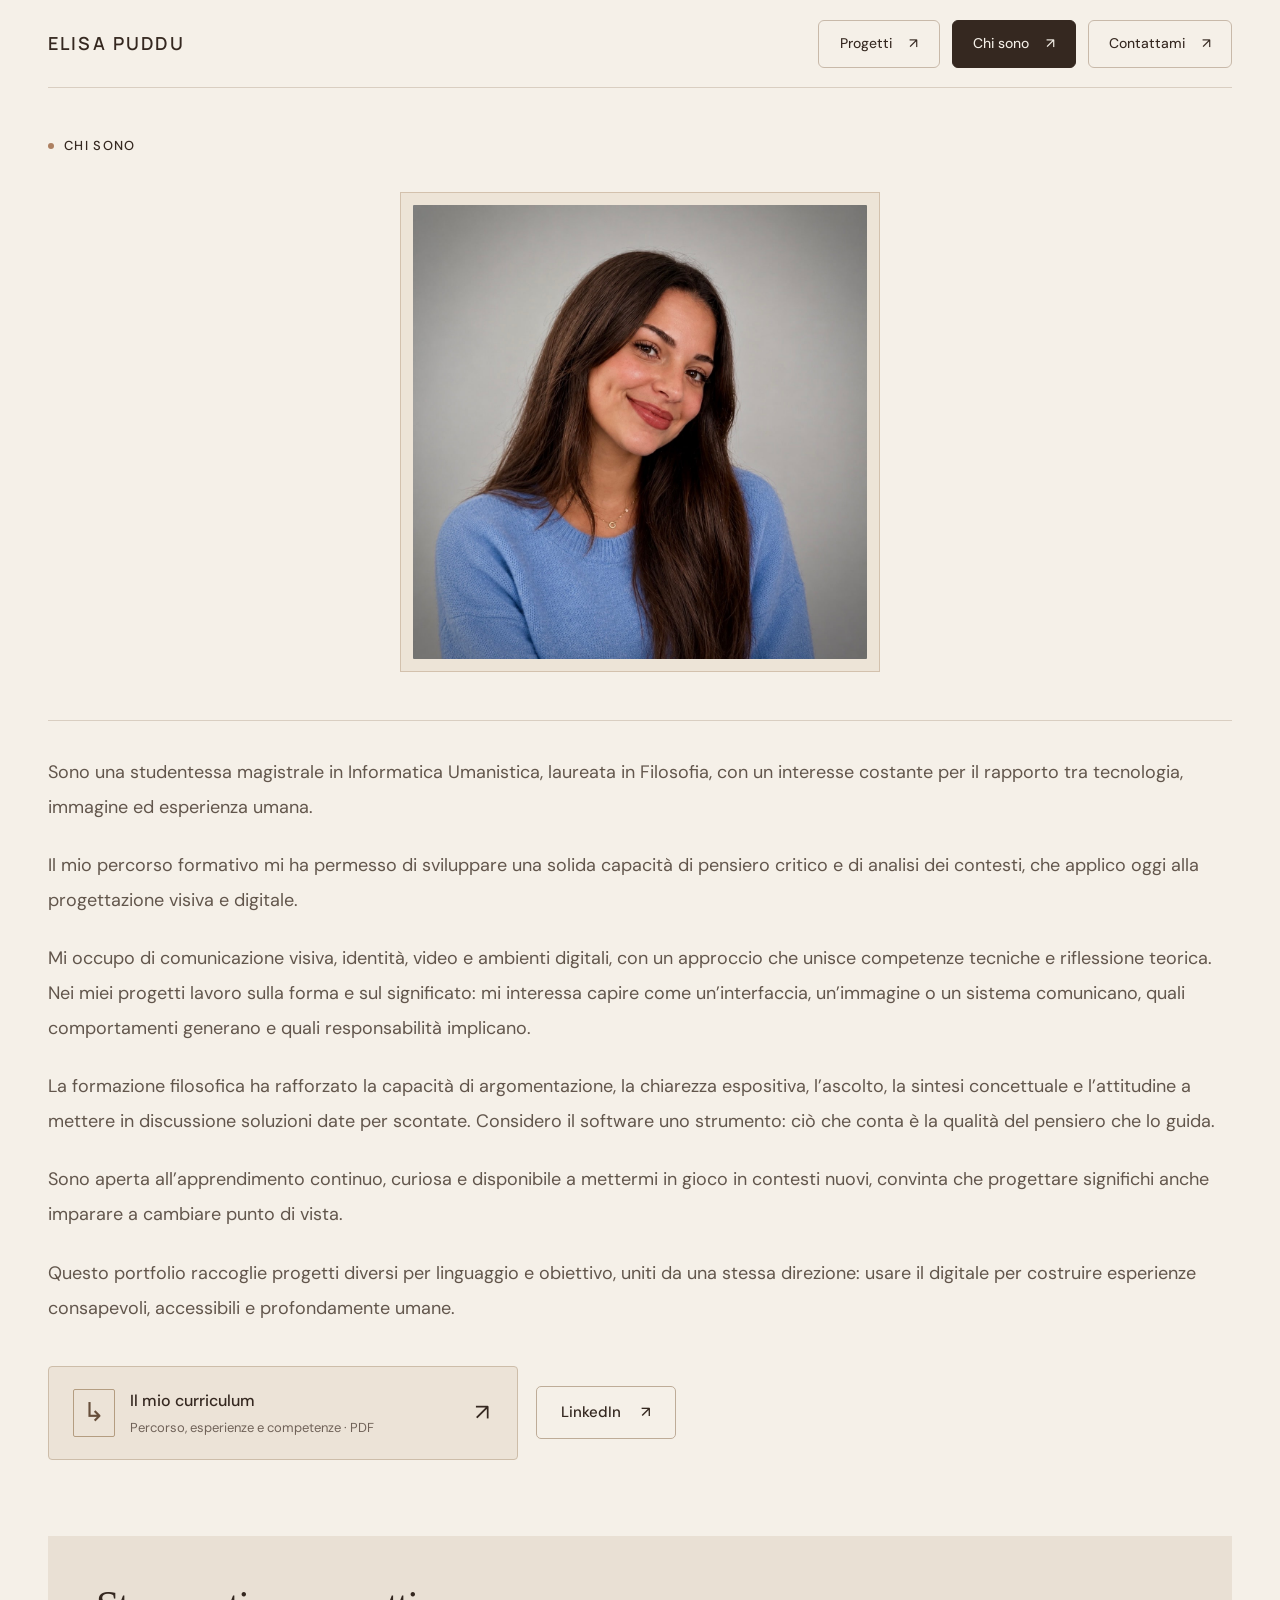
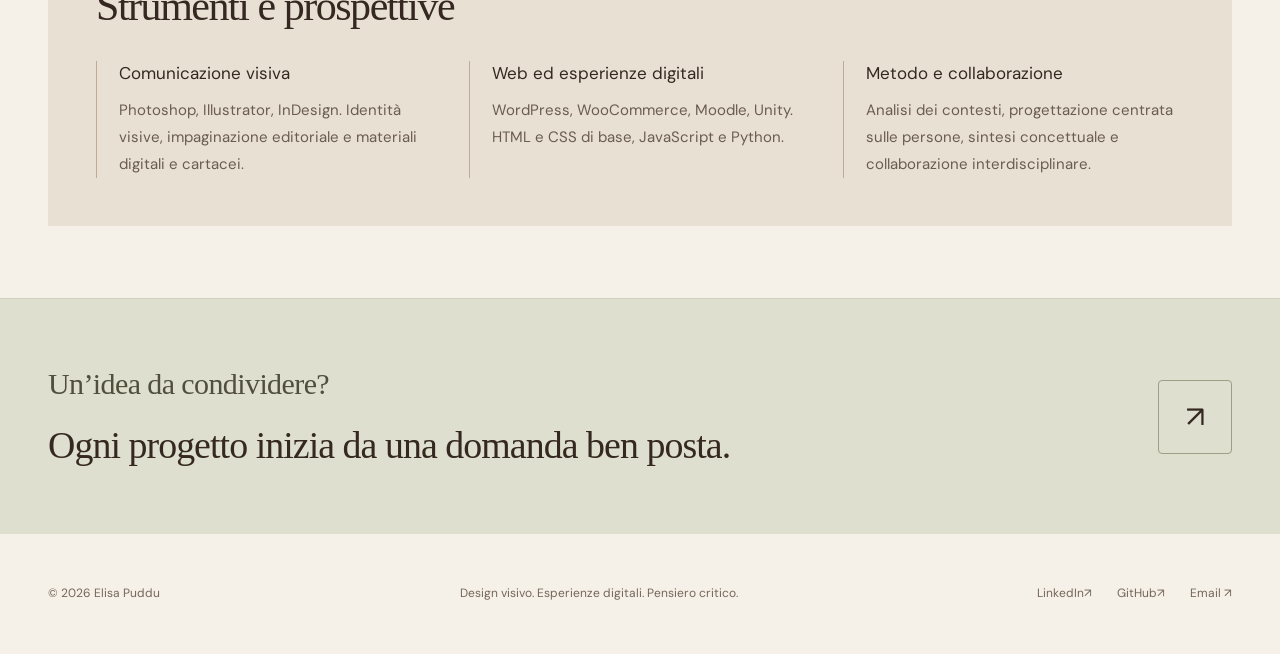
==== chi-sono.html @ 2abb14dc "Introduce Carta & Cacao editorial portfolio theme" ====
<!doctype html>
<html lang="it"><head><meta charset="utf-8"><meta name="viewport" content="width=device-width, initial-scale=1"><title>Chi sono — Elisa Puddu</title><meta name="description" content="Il percorso di Elisa Puddu, dalla Filosofia all’Informatica Umanistica e alla progettazione visiva e digitale."><meta name="theme-color" content="#f7f5ef"><meta property="og:title" content="Chi sono — Elisa Puddu"><meta property="og:description" content="Il percorso di Elisa Puddu, dalla Filosofia all’Informatica Umanistica e alla progettazione visiva e digitale."><meta property="og:type" content="website"><link rel="icon" href="assets/favicon.svg" type="image/svg+xml"><link rel="stylesheet" href="styles.css"><link rel="stylesheet" href="warm.css?v=8"><link rel="stylesheet" href="cacao.css?v=1"><script defer src="data.js?v=7"></script><script defer src="app.js?v=7"></script><script defer src="letter.js?v=7"></script></head><body data-page="about"><a class="skip-link" href="#app" style="position:absolute;left:-10000px" onfocus="this.style.left='20px'" onblur="this.style.left='-10000px'">Vai al contenuto</a><div id="app"></div><noscript><main style="padding:40px;font-family:Arial"><h1>Elisa Puddu — Portfolio</h1><p>Identità visive, comunicazione ed esperienze digitali. Per esplorare le gallerie, attiva JavaScript.</p><p><a href="mailto:elisapuddu01@gmail.com">elisapuddu01@gmail.com</a></p></main></noscript></body></html>
---- styles.css ----
@import url('https://fonts.googleapis.com/css2?family=DM+Sans:wght@400;450;500;550;600;650&family=Manrope:wght@400;500;600;650;700;750&display=swap');
:root{--paper:#f7f5ef;--ink:#252822;--muted:#707168;--line:#d8d9ce;--accent:#853b3a;--soft:#edeee5;--serif:Georgia,'Times New Roman',serif;--sans:'DM Sans',Arial,sans-serif}*{box-sizing:border-box}html{scroll-behavior:smooth;scroll-padding-top:100px}body{margin:0;background:var(--paper);color:var(--ink);font-family:var(--sans);font-size:16px;line-height:1.65}body.lock{overflow:hidden}a{color:inherit;text-decoration:none}button,input,textarea{font:inherit}button,a{-webkit-tap-highlight-color:transparent}button{cursor:pointer}button:focus-visible,a:focus-visible,input:focus-visible,textarea:focus-visible{outline:2px solid var(--accent);outline-offset:5px}img{display:block;max-width:100%}::selection{background:#d8b6aa}h1,h2,h3,p{margin:0}h1,h2,h3{font-weight:400;line-height:1.08}h1,h2{font-family:var(--serif)}.shell{width:min(1392px,calc(100% - 104px));margin:auto}.topbar{height:100px;display:flex;justify-content:space-between;align-items:center;border-bottom:1px solid var(--line);gap:30px}.wordmark{font-family:'Manrope',var(--sans);font-weight:750;font-size:23px;letter-spacing:-1.2px}.wordmark span{color:var(--accent)}.nav{display:flex;align-items:center;gap:34px;font-size:14px}.nav a{position:relative}.nav a:after{content:'';position:absolute;bottom:-7px;left:0;width:0;height:1px;background:var(--ink);transition:width .2s}.nav a:hover:after,.nav a[aria-current=page]:after{width:100%}.nav .nav-contact{border:1px solid #a9ab9d;border-radius:30px;padding:10px 20px}.nav .nav-contact:after{display:none}.menu-toggle{display:none;background:none;border:0}.eyebrow,.tag,.number,.small-label{font-size:11px;letter-spacing:1.5px;text-transform:uppercase;font-weight:550}.eyebrow{display:flex;align-items:center;gap:10px}.dot{width:6px;height:6px;border-radius:50%;background:var(--accent);display:inline-block}.hero{padding:70px 0 60px;position:relative}.hero h1{font-size:clamp(60px,6.9vw,108px);letter-spacing:-5.5px;max-width:1120px;margin:25px 0 32px;line-height:1.04}.hero h1 em{color:var(--accent);font-weight:400}.hero-bottom{display:flex;align-items:flex-end;justify-content:space-between;gap:40px}.hero-desc{max-width:480px;font-size:16px;line-height:1.8;color:#62655a}.text-link{display:inline-flex;align-items:center;gap:22px;padding:8px 0;border-bottom:1px solid #9b9e8e;font-size:14px}.text-link .arrow{font-size:22px;line-height:1}.hero-note{display:flex;gap:16px;align-items:center;font-size:11px;color:var(--muted);letter-spacing:1px;text-transform:uppercase}.hero-note:before{content:'';width:42px;height:1px;background:#a8ab9c}.work-section{padding:25px 0 85px}.section-top{display:flex;justify-content:space-between;align-items:end;padding:26px 0 28px;border-top:1px solid var(--line);gap:24px}.section-top h2{font:400 32px var(--serif);letter-spacing:-1px}.section-top h2 sup{font:12px var(--sans);color:var(--muted);vertical-align:top;margin-left:8px}.filters{display:flex;gap:5px;flex-wrap:wrap}.filter{border:0;border-radius:30px;background:none;padding:8px 14px;font-size:12px;color:#62665a}.filter[aria-pressed=true]{background:var(--ink);color:var(--paper)}.grid{display:grid;grid-template-columns:1fr 1fr;gap:42px 28px}.project-card{min-width:0}.card-image{height:390px;background:var(--soft);overflow:hidden;position:relative;display:flex;align-items:center;justify-content:center}.card-image img{height:100%;width:100%;object-fit:cover;transition:transform .65s}.project-card:hover .card-image img{transform:scale(1.035)}.card-image.contain img{object-fit:contain;padding:36px}.card-image.paper{background:#ebe6dc}.card-image.green{background:#e1e7da}.card-image.dark{background:#302a29}.card-go{position:absolute;bottom:18px;right:18px;background:var(--paper);height:42px;width:42px;border-radius:50%;display:flex;justify-content:center;align-items:center;font-size:21px;transition:background .2s,color .2s}.project-card:hover .card-go{background:var(--accent);color:white}.card-meta{display:flex;justify-content:space-between;align-items:center;margin:17px 0 7px;gap:12px}.tag{color:var(--muted);font-size:10px;letter-spacing:1.15px}.number{color:#8e9185;font-size:10px}.card-title{font-family:'Manrope',var(--sans);font-size:24px;line-height:1.3;letter-spacing:-.8px}.card-desc{color:var(--muted);font-size:13px;margin-top:5px}.card-image .course-preview{object-fit:cover;object-position:left top}.editorial-title{padding:65px 0 50px}.editorial-title h1{font-size:clamp(50px,6.5vw,94px);letter-spacing:-4px;margin-top:20px;max-width:1050px}.editorial-title .lead{color:#61665a;font-size:19px;max-width:720px;margin-top:24px}.about-strip{padding:65px 0;border-top:1px solid var(--line);display:grid;grid-template-columns:1fr 1.7fr;gap:80px}.about-strip h2{font-size:49px;letter-spacing:-2px}.about-strip p{font-size:22px;line-height:1.65;max-width:720px;margin-bottom:20px}.about-strip em{font-family:var(--serif);color:var(--accent)}.contact-band{background:#e8e9df;padding:65px 0}.contact-band .shell{display:flex;justify-content:space-between;align-items:center;gap:40px}.contact-band h2{font-size:clamp(38px,4.5vw,66px);letter-spacing:-2px;max-width:800px}.round-link{border:1px solid #a6aa99;width:90px;height:90px;border-radius:50%;display:flex;align-items:center;justify-content:center;font-size:36px;flex-shrink:0;transition:background .2s}.round-link:hover{background:var(--paper)}footer{padding:28px 0}.footer-inner{display:flex;justify-content:space-between;align-items:center;gap:20px;color:var(--muted);font-size:12px}.footer-links{display:flex;gap:25px}.project-header{padding:45px 0 42px}.back{font-size:12px;color:var(--muted);display:inline-flex;gap:10px;margin-bottom:34px}.project-header h1{font-size:clamp(48px,6.1vw,88px);letter-spacing:-3px;margin:16px 0 18px;max-width:1100px}.project-subtitle{font-size:20px;color:var(--muted);max-width:800px}.project-facts{display:grid;grid-template-columns:1fr 1fr 1.4fr;gap:24px;border-top:1px solid var(--line);padding-top:24px;margin-top:36px}.fact p{font-size:13px;margin-top:7px}.fact .small-label{color:var(--muted);font-size:10px}.project-cover{background:#e9e7e0;max-height:720px;overflow:hidden}.project-cover img{width:100%;max-height:720px;object-fit:contain}.project-copy{display:grid;grid-template-columns:1fr 2fr;gap:80px;padding:65px 0;border-bottom:1px solid var(--line)}.project-copy h2{font-size:35px;letter-spacing:-1px}.body-copy{max-width:790px}.body-copy p{margin:0 0 22px;color:#5b6054;font-size:17px;line-height:1.85}.body-copy p:last-child{margin-bottom:0}.body-copy h3{font-family:var(--serif);font-size:25px;margin:30px 0 14px}.body-copy ul{padding-left:20px;color:#5b6054}.body-copy li{margin:8px 0}.gallery-section{padding:60px 0}.gallery-heading{display:flex;justify-content:space-between;align-items:center;margin-bottom:24px}.gallery-heading h2{font-size:35px}.gallery-heading span{font-size:12px;color:var(--muted)}.gallery{display:grid;grid-template-columns:1fr 1fr;gap:25px}.gallery figure{margin:0;min-width:0}.gallery button{border:0;padding:0;background:#eae9e3;width:100%;display:block;position:relative}.gallery img{width:100%;height:400px;object-fit:contain}.zoom-hint{position:absolute;right:12px;bottom:12px;background:var(--paper);padding:3px 10px;border-radius:20px;font-size:12px}.gallery figcaption{font-size:12px;color:var(--muted);margin-top:9px}.gallery figure.wide{grid-column:1/-1}.gallery figure.wide img{height:auto;max-height:760px}.project-actions{display:flex;flex-wrap:wrap;gap:14px;margin-top:25px}.pill{padding:12px 20px;border:1px solid #adb19f;border-radius:30px;display:inline-flex;align-items:center;gap:20px;font-size:13px}.pill.primary{background:var(--ink);color:var(--paper);border-color:var(--ink)}.note{font-size:13px!important;color:var(--muted)!important;padding:18px 22px;background:var(--soft);margin-top:24px!important}.related{padding:40px 0 75px}.related h2{font-size:35px;margin:0 0 25px}.related-links{display:grid;grid-template-columns:1fr 1fr;gap:16px}.related-links a{border-top:1px solid var(--line);padding:20px 0;display:flex;justify-content:space-between;font-size:20px}.about-layout{display:grid;grid-template-columns:1fr 1.2fr;gap:90px;padding:0 0 80px;align-items:start}.portrait{position:sticky;top:25px}.portrait img{width:100%;aspect-ratio:4/5;object-fit:cover;object-position:center 35%}.portrait figcaption{font-size:11px;color:var(--muted);margin-top:12px}.about-text p{font-size:18px;color:#5b6054;margin-bottom:25px;line-height:1.9}.about-text .first{font:28px/1.5 var(--serif);color:var(--ink)}.skills{padding:45px 0;border-top:1px solid var(--line)}.skills h2{font-size:38px;margin-bottom:25px}.skills-grid{display:grid;grid-template-columns:repeat(3,1fr);gap:40px}.skills h3{font-size:16px;line-height:1.5}.skills p{font-size:14px;color:var(--muted);margin-top:10px}.contact-layout{display:grid;grid-template-columns:1.1fr 1fr;gap:100px;padding:15px 0 95px}.contact-layout p{font-size:20px;color:var(--muted);margin-bottom:28px}.contact-email{font-family:var(--serif);font-size:clamp(24px,3.2vw,44px);border-bottom:1px solid #a7aa9c;display:inline-block;padding-bottom:8px;letter-spacing:-1px}.contact-links{display:flex;gap:25px;margin-top:24px}.contact-form label{display:block;font-size:12px;margin-bottom:20px}.contact-form input,.contact-form textarea{display:block;width:100%;border:0;border-bottom:1px solid #b5b8a9;background:transparent;border-radius:0;padding:10px 0;color:var(--ink);font-size:16px}.contact-form textarea{resize:vertical;min-height:130px}.contact-form button{border:0;margin-top:10px}.form-help{font-size:12px!important;margin-top:18px}.lightbox{position:fixed;inset:0;border:0;width:100%;max-width:none;height:100%;max-height:none;padding:70px 5vw 30px;background:rgba(28,30,25,.97);color:white;margin:0;z-index:1000}.lightbox::backdrop{background:#161913}.lightbox img{max-width:100%;max-height:calc(100vh - 150px);object-fit:contain;margin:auto}.lightbox figcaption{text-align:center;font-size:13px;margin-top:16px;color:#caccbf}.lightbox figure{margin:0}.close-box{position:absolute;right:30px;top:18px;border:1px solid #858a7e;color:white;background:transparent;border-radius:50%;height:40px;width:40px;font-size:22px}.light-controls{display:flex;justify-content:space-between;position:absolute;left:15px;right:15px;top:48%;pointer-events:none}.light-controls button{pointer-events:auto;border:0;border-radius:50%;width:40px;height:40px;background:var(--paper);font-size:22px}.empty-results{padding:40px 0;font-size:16px}.fade-in{animation:appear .5s ease both}@keyframes appear{from{opacity:0;transform:translateY(12px)}to{opacity:1;transform:translateY(0)}}[hidden]{display:none!important}
@media(min-width:1600px){.card-image{height:430px}}@media(max-width:1000px){.shell{width:calc(100% - 64px)}.hero h1{letter-spacing:-3px}.card-image{height:310px}.about-strip{gap:40px}.project-copy{gap:40px;grid-template-columns:1fr 2fr}.about-layout{gap:40px}.contact-layout{gap:50px}.gallery img{height:300px}}@media(max-width:650px){.shell{width:calc(100% - 40px)}.topbar{height:78px}.wordmark{font-size:21px}.menu-toggle{display:block;font-size:13px;padding:10px}.nav{display:none;position:absolute;top:78px;left:0;right:0;background:var(--paper);padding:24px;z-index:99;border-bottom:1px solid var(--line);flex-direction:column;align-items:flex-start;gap:24px}.nav.open{display:flex}.hero{padding:45px 0 40px}.hero h1{font-size:58px;letter-spacing:-3px;line-height:1.05;margin:24px 0}.hero-bottom{display:block}.hero-desc{font-size:15px}.hero-bottom .text-link{margin-top:20px}.hero-note{display:none}.section-top{align-items:start;flex-direction:column;gap:18px;padding:22px 0}.section-top h2{font-size:29px}.filters{gap:0;margin-left:-10px}.filter{padding:7px 10px;font-size:11px}.grid{grid-template-columns:1fr;gap:32px}.card-image{height:310px}.card-title{font-size:23px}.work-section{padding-bottom:55px}.about-strip{grid-template-columns:1fr;gap:25px;padding:40px 0}.about-strip h2{font-size:38px}.about-strip p{font-size:18px}.contact-band{padding:40px 0}.contact-band .shell{gap:20px}.contact-band h2{font-size:36px;letter-spacing:-1.5px}.round-link{width:58px;height:58px;font-size:27px}.footer-inner{align-items:start;flex-direction:column;gap:12px}.editorial-title{padding:45px 0 32px}.editorial-title h1{font-size:53px;letter-spacing:-2.5px}.editorial-title .lead{font-size:17px}.project-header{padding:30px 0}.project-header h1{font-size:49px;letter-spacing:-2px}.project-subtitle{font-size:17px}.project-facts{grid-template-columns:1fr 1fr;gap:20px;margin-top:25px}.fact:last-child{grid-column:1/-1}.project-copy{grid-template-columns:1fr;gap:24px;padding:36px 0}.project-copy h2,.gallery-heading h2,.related h2{font-size:30px}.body-copy p{font-size:16px}.gallery-section{padding:36px 0}.gallery{grid-template-columns:1fr;gap:24px}.gallery img{height:auto;max-height:550px}.gallery-heading{align-items:start;gap:15px}.gallery-heading span{max-width:100px;text-align:right;font-size:10px}.about-layout{grid-template-columns:1fr;gap:30px;padding-bottom:40px}.portrait{position:static;margin:0}.portrait img{aspect-ratio:1/1}.about-text .first{font-size:25px}.about-text p{font-size:16px}.skills-grid{grid-template-columns:1fr;gap:25px}.contact-layout{grid-template-columns:1fr;gap:35px;padding-bottom:50px}.contact-layout p{font-size:17px}.related-links{grid-template-columns:1fr}.related-links a{font-size:18px}.lightbox{padding:80px 10px 25px}.close-box{right:18px}.back{margin-bottom:25px}}
@media(prefers-reduced-motion:reduce){html{scroll-behavior:auto}*,*:before,*:after{animation:none!important;transition:none!important}}
---- warm.css ----
/* Warm minimalism: shared surfaces, typography and interaction. */
:root{--paper:#f6f2eb;--ink:#343a32;--muted:#666457;--line:#d9d1c4;--accent:#845f4c;--soft:#eeebe2;--sage:#e3e6dc;--clay:#d8c5b1;--motion:cubic-bezier(.22,.68,0,1.01)}
body{font-size:17px;-webkit-font-smoothing:antialiased}button,a,input,textarea{touch-action:manipulation}button,a{transition:background .25s,color .25s,border-color .25s,box-shadow .25s,transform .3s var(--motion)}button:focus-visible,a:focus-visible,input:focus-visible,textarea:focus-visible{outline:3px solid #705943;outline-offset:5px}button:disabled{cursor:wait}.shell{width:min(1260px,calc(100% - 96px))}.topbar{height:96px}.wordmark{font-size:24px;letter-spacing:-1px}.nav{gap:28px;font-size:15px}.nav>a{min-height:48px;display:inline-flex;align-items:center}.nav .nav-contact{min-height:48px;background:#e8e8de;border-color:transparent;padding:10px 24px;gap:16px}.nav .nav-contact:hover{background:#daddcf;transform:translateY(-2px)}.hero h1{font-size:clamp(58px,6.5vw,96px);letter-spacing:-3.6px;line-height:1.08}.hero-desc{color:var(--muted);font-size:17px}.eyebrow,.tag,.small-label{font-size:12px;letter-spacing:1.3px}.editorial-title{padding:64px 0 46px}.editorial-title h1{font-size:clamp(48px,5.5vw,78px);letter-spacing:-2.8px;line-height:1.12}.editorial-title h1 em{color:var(--accent)}.about-layout{grid-template-columns:1fr 1.18fr;gap:76px;align-items:start;padding-bottom:64px}.portrait{margin:0;top:30px;min-width:0}.portrait img{aspect-ratio:1/1;width:100%;height:auto;object-fit:contain;object-position:center;border-radius:22px;background:#e5dfd5}.about-text .first{font-size:27px;line-height:1.5}.about-text p{font-size:17px;line-height:1.85;color:#5a6053}.about-text .project-actions{display:flex;align-items:center;gap:16px;margin-top:32px}.pill{min-height:50px;padding:12px 24px;border-radius:16px;border-color:#acae9e;font-size:15px;font-weight:500;gap:20px;justify-content:center}.pill.primary{background:#46513f;border-color:#46513f;box-shadow:0 4px 12px #333e2c0c}.pill:hover{background:#e4e6dc;border-color:#7f8a74;transform:translateY(-2px);box-shadow:0 6px 18px #3e453010}.pill.primary:hover{background:#35442f;color:#fff;border-color:#35442f}.pill:active{transform:translateY(0)}.cv-card{border:1px solid var(--line);border-radius:18px;padding:17px 20px;display:flex;align-items:center;gap:15px;background:#fbf8f3;flex:1;max-width:440px;min-height:86px;box-shadow:0 4px 18px #53483906}.cv-card:hover{border-color:#a3aa94;background:#f0f1e7;transform:translateY(-3px);box-shadow:0 8px 25px #5348390c}.cv-icon{width:42px;height:48px;display:grid;place-items:center;border:1px solid #aeb59f;border-radius:8px;color:#59654e;font-size:26px;background:#e7ebdf;flex-shrink:0}.cv-card strong{display:block;font-size:16px;font-weight:550}.cv-card small{display:block;font-size:12px;color:var(--muted);margin-top:3px;line-height:1.5}.cv-arrow{margin-left:auto;font-size:23px;padding:0 4px}.skills{padding:42px 0 60px}.skills-grid{gap:32px}.skills-grid>div{border-left:1px solid #cacfbf;padding-left:22px}.skills h2{font-size:36px}.skills h3{font-size:17px}.skills p{font-size:15px;line-height:1.8}.contact-band{background:var(--sage);padding:58px 0}.contact-invitation{font-family:var(--sans);font-size:clamp(23px,2.1vw,29px);font-weight:450;line-height:1.4;margin-bottom:16px;color:#59614f;letter-spacing:-.6px}.contact-band h2{font-size:clamp(35px,4vw,53px);letter-spacing:-1.7px;line-height:1.16}.round-link{width:74px;height:74px;font-size:30px;background:#f4f3eb88;border-color:#a5ad97}.round-link:hover{background:#f9f6ef;transform:translate(2px,-2px)}.footer-inner{font-size:13px}.footer-links a{min-height:44px;display:inline-flex;align-items:center}.card-image{border-radius:20px;background:#e9e7dd}.card-go{height:48px;width:48px}.card-meta{margin-top:20px}.card-desc{font-size:15px;color:var(--muted)}.filter{font-size:13px;min-height:46px;padding:10px 16px}.filter:hover{background:#e4e7dc}.filter[aria-pressed=true]{background:#46513f;color:#fff}.text-link{font-size:16px;min-height:48px}.project-copy .body-copy p{color:#5a6053}.gallery button,.project-cover{border-radius:18px;overflow:hidden}.gallery figcaption{font-size:14px}.back{min-height:44px;align-items:center;font-size:14px}.gallery .zoom-hint{min-width:44px;min-height:44px;display:grid;place-items:center}.contact-page .editorial-title{padding-bottom:36px}.contact-page h1{font-size:clamp(46px,5.2vw,73px);max-width:1000px;line-height:1.14}.contact-layout{grid-template-columns:1.05fr 1fr;gap:72px;padding:10px 0 74px;align-items:center}.contact-layout .contact-copy>p{font-size:18px;line-height:1.9;color:#616555;margin-bottom:24px}.contact-email{font-size:clamp(23px,2.7vw,35px);line-height:1.4;letter-spacing:-.7px;padding:10px 0;overflow-wrap:anywhere}.contact-links{gap:12px;flex-wrap:wrap;margin-top:24px}.letter-station{background:linear-gradient(145deg,#edeee3,#e5e7db);border:1px solid #dbddcd;border-radius:28px;padding:34px 26px;text-align:center;position:relative;isolation:isolate}.letter-station h2{font-size:30px;line-height:1.25;letter-spacing:-.7px;margin:18px 0 12px}.letter-station>p{font-size:15px;line-height:1.7;margin-bottom:20px;color:#626958}.envelope-illustration{height:155px;width:245px;margin:0 auto 20px;position:relative;perspective:700px}.envelope-back{position:absolute;inset:28px 0 0;background:#c6b69e;border-radius:8px;box-shadow:0 16px 26px #6e655217}.preview-letter{position:absolute;background:#faf7ef;top:4px;left:24px;right:24px;height:130px;border-radius:7px 7px 0 0;z-index:1;padding:15px 20px;text-align:left;transform:rotate(-3deg);transition:transform .5s var(--motion);box-shadow:0 2px 10px #68543609}.preview-letter span{font:italic 21px var(--serif);color:#6c705d;display:block;white-space:nowrap}.preview-letter i{display:block;height:1px;background:#d6d9c9;margin-top:13px}.preview-letter i:last-child{width:60%}.envelope-front{position:absolute;inset:28px 0 0;z-index:2;clip-path:polygon(0 0,50% 49%,100% 0,100% 100%,0 100%);background:linear-gradient(140deg,#ddcdb5,#cdbb9f);border-radius:0 0 8px 8px}.envelope-seal{position:absolute;z-index:3;width:35px;height:35px;display:grid;place-items:center;border-radius:50%;background:#737e63;color:#f9f6ef;left:calc(50% - 17px);top:98px;font:italic 23px var(--serif);box-shadow:0 3px 8px #5f68491a}.letter-station:hover .preview-letter{transform:translateY(-9px) rotate(-1deg)}.letter-station .letter-status{font-size:14px;margin:18px 0 0}.letter-status:empty{display:none}.letter-fallback{font-size:14px;text-decoration:underline;display:inline-block;padding:10px;line-height:1.5}.letter-dialog{padding:0;border:0;background:transparent;color:var(--ink);width:min(700px,calc(100% - 40px));max-width:none;max-height:calc(100dvh - 40px);overflow:visible}.letter-dialog::backdrop{background:#292c2377;backdrop-filter:blur(7px);animation:veil-in .3s ease}.letter-stage{position:relative;perspective:1200px}.letter-sheet{background:#fbf8f1;border:1px solid #e4dcd0;border-radius:23px;padding:28px 36px 30px;box-shadow:0 28px 100px #24271c26;position:relative;z-index:2;max-height:calc(100dvh - 48px);overflow-y:auto;transform-origin:50% 90%;backface-visibility:hidden;animation:letter-open .55s var(--motion) both}.letter-topline{display:flex;align-items:center;justify-content:space-between;gap:16px;margin-bottom:4px}.letter-topline .small-label{font-size:11px;color:var(--muted)}.letter-close{width:44px;height:44px;flex-shrink:0;background:#eeeee3;border:1px solid #d8d8cb;border-radius:50%;font-size:26px;color:#4b5843;display:grid;place-items:center;line-height:1}.letter-close:hover{background:#e0e4d6}.letter-sheet h2{font-size:42px;letter-spacing:-1.5px;margin:6px 0 14px;color:#526149}.letter-recipient{font-size:13px;color:var(--muted);border-bottom:1px solid var(--line);padding-bottom:17px;margin-bottom:20px}.letter-recipient strong{font-weight:450;color:var(--ink);margin-left:10px}.letter-fields{display:grid;grid-template-columns:1fr 1fr;gap:20px}.letter-form label{display:block;font-size:14px;line-height:1.5}.letter-form input,.letter-form textarea{display:block;width:100%;padding:12px 14px;border:1px solid #c9cdbd;border-radius:12px;background:#fffdf8;color:#343a32;margin-top:8px;font-size:16px;min-height:48px;transition:border-color .2s,box-shadow .2s}.letter-form input::placeholder,.letter-form textarea::placeholder{color:#75796a;opacity:1}.letter-form input:focus,.letter-form textarea:focus{border-color:#748268;box-shadow:0 0 0 3px #c3ceb533}.message-label{margin-top:20px}.letter-form textarea{resize:vertical;min-height:160px;max-height:300px;line-height:1.7}.letter-bottomline{display:flex;align-items:center;justify-content:space-between;gap:26px;margin-top:24px}.letter-bottomline p{font-size:13px;color:#686b5f;line-height:1.65;max-width:340px;margin:0}.letter-submit{flex-shrink:0;border:1px solid transparent}.send-envelope{position:absolute;top:50%;left:50%;width:270px;height:175px;transform:translate(-50%,-30%);opacity:0;pointer-events:none;z-index:3;filter:drop-shadow(0 12px 20px #343a321f)}.send-envelope-back,.send-envelope-front,.send-envelope-flap{position:absolute;inset:0;border-radius:9px}.send-envelope-back{background:#b7a68a}.send-envelope-front{background:linear-gradient(135deg,#e5d7bf,#c9b693);clip-path:polygon(0 0,50% 50%,100% 0,100% 100%,0 100%);z-index:2}.send-envelope-flap{background:#d3c2a6;clip-path:polygon(0 0,100% 0,50% 53%);transform-origin:top;transform:rotateX(160deg);z-index:3}.send-envelope>span{position:absolute;z-index:4;left:calc(50% - 20px);top:74px;width:40px;height:40px;border-radius:50%;display:grid;place-items:center;color:#faf7ed;background:#69775b;font:italic 27px var(--serif);opacity:0}.sending-caption{position:absolute;top:calc(50% + 150px);width:100%;text-align:center;color:#fffaf1;font:italic 27px var(--serif);opacity:0;pointer-events:none}.is-sending .letter-sheet{pointer-events:none;animation:letter-fold .6s var(--motion) forwards}.is-sending .send-envelope{animation:envelope-flight 1.35s var(--motion) forwards}.is-sending .send-envelope-flap{animation:envelope-seal .35s ease .5s forwards}.is-sending .send-envelope>span{animation:veil-in .2s ease .75s forwards}.is-sending .sending-caption{animation:veil-in .3s ease .3s forwards}
@keyframes veil-in{from{opacity:0}to{opacity:1}}@keyframes letter-open{from{opacity:0;transform:translateY(45px) rotateX(8deg) scale(.95)}to{opacity:1;transform:translateY(0) rotateX(0) scale(1)}}@keyframes letter-fold{0%{transform:scale(1);opacity:1}55%{transform:translateY(50px) rotateX(38deg) scale(.64);opacity:.9}100%{transform:translateY(100px) rotateX(76deg) scale(.35);opacity:0}}@keyframes envelope-seal{to{transform:rotateX(0)}}@keyframes envelope-flight{0%{opacity:0;transform:translate(-50%,0) scale(.8)}35%{opacity:1;transform:translate(-50%,-30%) scale(1)}75%{opacity:1;transform:translate(-50%,-30%) rotate(-4deg)}100%{opacity:0;transform:translate(150%,-180%) rotate(-15deg) scale(.65)}}
@media(max-width:1000px){.shell{width:calc(100% - 64px)}.about-layout{gap:42px}.about-text .first{font-size:24px}.contact-layout{gap:40px}.cv-card{padding:14px}.cv-card small{font-size:11px}.about-text .project-actions{flex-wrap:wrap}.contact-email{font-size:28px}.letter-station{padding:28px 20px}.letter-station h2{font-size:27px}.hero h1{letter-spacing:-2.8px}}
@media(max-width:650px){.shell{width:calc(100% - 40px)}.topbar{height:80px}.nav{top:80px;gap:12px}.nav a{min-height:48px}.menu-toggle{min-width:48px;min-height:48px;font-size:15px}.hero h1{font-size:56px;letter-spacing:-2.8px}.editorial-title{padding:42px 0 30px}.editorial-title h1{font-size:48px;letter-spacing:-2px}.about-layout{grid-template-columns:1fr;gap:30px;padding-bottom:42px}.portrait{position:static}.portrait img{aspect-ratio:1/1;height:auto;border-radius:18px}.about-text .first{font-size:24px}.about-text p{font-size:16px}.about-text .project-actions{align-items:stretch}.cv-card{flex-basis:100%;max-width:none;min-height:82px;padding:16px}.cv-card small{font-size:12px}.pill{min-height:50px;border-radius:14px}.skills{padding:32px 0 40px}.skills h2{font-size:32px}.skills-grid{gap:26px}.skills h3{font-size:17px}.skills p{font-size:15px}.contact-band{padding:38px 0}.contact-invitation{font-size:23px;margin-bottom:15px}.contact-band h2{font-size:33px;letter-spacing:-1.2px;line-height:1.18}.contact-band .shell{align-items:flex-end;gap:12px}.round-link{width:56px;height:56px;font-size:27px}.contact-band h2 br{display:none}.contact-layout{grid-template-columns:1fr;gap:34px;padding-bottom:40px}.contact-page h1{font-size:47px;line-height:1.14;letter-spacing:-2px}.contact-layout .contact-copy>p{font-size:17px;margin-bottom:20px}.contact-email{font-size:27px}.contact-links{margin-top:18px}.letter-station{border-radius:22px;padding:28px 20px}.letter-station h2{font-size:28px}.letter-station>p{font-size:16px}.letter-dialog{width:calc(100% - 24px);max-height:calc(100dvh - 24px)}.letter-sheet{border-radius:20px;padding:18px 20px 22px;max-height:calc(100dvh - 24px)}.letter-topline{gap:10px}.letter-topline .small-label{font-size:10px;letter-spacing:.8px}.letter-sheet h2{font-size:36px}.letter-fields{grid-template-columns:1fr;gap:14px}.letter-recipient{font-size:12px;padding-bottom:14px;margin-bottom:16px;overflow-wrap:anywhere}.message-label{margin-top:14px}.letter-form textarea{min-height:128px}.letter-bottomline{align-items:stretch;flex-direction:column;gap:16px;margin-top:18px}.letter-bottomline p{font-size:12px;max-width:none}.letter-submit{width:100%}.sending-caption{font-size:23px}.card-image{border-radius:16px}.card-desc{font-size:14px}.footer-inner{font-size:12px}.footer-links{gap:22px}}
@media(prefers-reduced-motion:reduce){.letter-sheet,.is-sending .letter-sheet,.is-sending .send-envelope,.is-sending .sending-caption,.is-sending .send-envelope-flap,.is-sending .send-envelope>span{animation:none!important;transform:none}.is-sending .letter-sheet{opacity:0}.is-sending .send-envelope{opacity:0}.is-sending .sending-caption{opacity:1;top:50%;transform:translateY(-50%)}.letter-station:hover .preview-letter{transform:rotate(-3deg)}}

/* Centered introduction and consistent navigation. */
.wordmark{font-size:19px;font-weight:650;letter-spacing:.09em;white-space:nowrap}
.nav{gap:12px}
.nav a:after{display:none}
.nav .nav-contact{display:inline-flex;align-items:center;justify-content:center;min-width:128px;min-height:48px;gap:17px;padding:11px 22px;background:#e8e8de;border:1px solid transparent;border-radius:30px;font-size:14px;font-weight:450}
.nav .nav-contact:hover{background:#daddcf;border-color:transparent;transform:translateY(-2px)}
.nav .nav-contact[aria-current=page]{border-color:#b2b9a6}
.hero{display:flex;flex-direction:column;align-items:center;text-align:center;gap:28px;padding:clamp(64px,8vw,106px) 0 clamp(55px,6vw,80px)}
.hero h1{width:100%;max-width:1120px;margin:0 auto;line-height:1.1}
.hero-bottom{display:block;width:100%;max-width:760px;margin:0 auto;text-align:center}
.hero-desc{max-width:760px;margin:0 auto;font-size:22px;line-height:1.75}
@media(max-width:650px){.wordmark{font-size:17px;letter-spacing:.075em}.nav{gap:10px}.nav .nav-contact{width:100%;justify-content:space-between;min-height:50px;padding:12px 20px;font-size:15px}.hero{padding:56px 0 50px;gap:24px}.hero h1{font-size:clamp(44px,11vw,60px);letter-spacing:-2px}.hero-desc{font-size:19px;max-width:440px;line-height:1.75}}

/* Consistent biography and focused contact composition. */
.about-header{padding:48px 0 32px}.about-header h1{font-family:var(--sans);font-size:13px;font-weight:500;line-height:1.5;letter-spacing:1.3px}
.about-text>p{font-family:var(--sans);font-size:18px;font-weight:400;font-style:normal;line-height:1.85;letter-spacing:normal;color:#5a6053;margin:0 0 24px}
.sr-only{position:absolute!important;width:1px!important;height:1px!important;padding:0!important;margin:-1px!important;overflow:hidden!important;clip:rect(0,0,0,0)!important;white-space:nowrap!important;border:0!important}
.letter-topline{position:absolute;right:22px;top:20px;margin:0;z-index:4}.letter-recipient{padding:12px 54px 24px 0;margin-bottom:22px;font-size:15px}.letter-feedback{font-size:14px;line-height:1.65;color:#80503d;margin:16px 0 0}.letter-feedback:empty{display:none}.letter-submit:disabled{opacity:.7}.form-trap{position:absolute;left:-10000px;width:1px;height:1px;overflow:hidden}.letter-bottomline p{max-width:340px}
@media(max-width:650px){.about-header{padding:32px 0 24px}.about-text>p{font-size:17px;font-weight:400;line-height:1.85}.letter-topline{right:16px;top:16px}.letter-recipient{font-size:13px;padding-top:10px;padding-bottom:21px;margin-bottom:18px}.letter-bottomline p{max-width:none}}

/* Keep the contact sentence on one line within the available width. */
.contact-page .editorial-title,.contact-band .shell{container-type:inline-size}
.contact-page h1{max-width:none;font-size:clamp(24px,3.5vw,54px);font-size:clamp(24px,3.85cqw,54px);white-space:nowrap;letter-spacing:-.025em;line-height:1.3}
.contact-band .shell>div{min-width:0;flex:1}.contact-band h2{font-size:clamp(11px,3vw,43px);font-size:clamp(11px,3.2cqw,43px);white-space:nowrap;letter-spacing:-.025em;line-height:1.3}
.letter-bottomline{justify-content:flex-end}
@media(max-width:650px){.contact-band .shell{gap:10px}.contact-band .round-link{width:48px;height:48px}.contact-band h2{font-size:30px;white-space:normal}.contact-page h1{font-size:30px;white-space:normal}}
/* Centered portrait, full-width biography and persistent navigation. */
header.shell{position:sticky;top:0;z-index:100;background:var(--paper)}
html{scroll-padding-top:116px}
.about-layout{grid-template-columns:minmax(0,1fr);gap:40px}
.about-layout .portrait{position:static;top:auto;width:min(100%,480px);margin:0 auto}
.about-text{width:100%;min-width:0}
@media(max-width:650px){html{scroll-padding-top:96px}.about-layout{gap:30px}.about-layout .portrait{width:min(100%,380px)}}
---- cacao.css ----
/* Carta & Cacao — editorial portfolio */
:root{--paper:#f5f0e8;--ink:#352820;--muted:#706258;--line:#d9cec1;--accent:#95684f;--soft:#e9e0d4;--sage:#dce0d3;--motion:cubic-bezier(.22,1,.36,1)}
body{font-size:18px;background:var(--paper);color:var(--ink)}
.shell{width:min(1320px,calc(100% - 96px))}
header.shell{background:var(--paper);z-index:100}
.topbar{height:88px;border-bottom:1px solid var(--line)}
.wordmark{font-size:18px;letter-spacing:.12em;font-weight:600}
.nav .nav-contact{min-width:122px;min-height:48px;background:transparent;border:1px solid #c8b9a9;border-radius:6px;padding:11px 20px;color:var(--ink)}
.nav .nav-contact:hover{background:var(--ink);color:var(--paper);border-color:var(--ink);transform:translateY(-2px)}
.nav .nav-contact[aria-current=page]{background:var(--ink);color:var(--paper);border-color:var(--ink)}
.nav-contact span,.pill span:last-child{transition:transform .3s var(--motion)}
.nav-contact:hover span,.pill:hover span:last-child{transform:translate(2px,-2px)}
.eyebrow,.tag,.small-label{letter-spacing:.15em;font-size:11px}
.dot{background:#ad8061}
.hero{padding:110px 0 100px;gap:30px}
.hero h1{font-size:clamp(60px,7.4vw,112px);letter-spacing:-.055em;font-weight:400;line-height:1.02;max-width:1200px}
.hero h1 em{color:#95684f}
.hero-desc{font-size:22px;line-height:1.75;max-width:750px;color:#706258}
.hero-bottom{max-width:750px}
.section-top{padding:30px 0;border-color:var(--line)}
.section-top h2{font-size:34px;letter-spacing:-.03em}
.filter{border:1px solid transparent;border-radius:4px;font-size:13px;padding:10px 15px;color:#62574c}
.filter:hover{background:#e6dacb}
.filter[aria-pressed=true]{background:var(--ink);color:var(--paper)}
.work-section .grid{gap:52px 30px}
.work-section .project-card:first-child{grid-column:1/-1}
.work-section .project-card:first-child .card-image{height:500px;background:#e7ded1}
.work-section .project-card:first-child .card-image.contain img{padding:54px}
.card-image{height:390px;border-radius:3px;background:#e7ded1}
.card-image.paper{background:#e7ded1}.card-image.green{background:#dfe3d7}.card-image.dark{background:#352820}
.card-image.contain img{padding:42px}
.card-meta{margin-top:22px}
.card-title{font-family:var(--serif);font-size:30px;font-weight:400;letter-spacing:-.035em}
.card-desc{font-size:16px;color:var(--muted);margin-top:8px;line-height:1.7}
.card-go{width:52px;height:52px;border-radius:4px;background:var(--paper);color:var(--ink)}
.project-card:hover .card-go{background:var(--ink);color:var(--paper)}
.project-card:focus-visible{outline-offset:8px}
.about-strip{background:#3b2b23;color:#f5f0e8;border:0;padding:64px;gap:70px;margin:15px auto 90px;grid-template-columns:1fr 1.4fr}
.about-strip h2{font-size:54px;line-height:1.08}.about-strip em{color:#d0aa8d}.about-strip p{font-size:21px;line-height:1.8}
.about-strip .text-link{border-color:#a58d7a;color:#f5f0e8}
.pill{border-radius:5px;border-color:#beac98;min-height:52px;padding:13px 24px;font-size:15px;box-shadow:none}
.pill.primary{background:#46342a;border-color:#46342a;color:#fff8ed;box-shadow:none}
.pill:hover{background:#e9dfd2;border-color:#80654e;box-shadow:0 8px 22px #3528200d}
.pill.primary:hover{background:#654836;border-color:#654836;color:#fff8ed}
.about-header{padding:48px 0 36px}
.about-layout{grid-template-columns:minmax(0,1fr);gap:48px;padding-bottom:76px}
.about-layout .portrait{width:min(100%,480px);position:static;margin:0 auto;padding:12px;border:1px solid #d3c1ad;background:#ede4d7}
.portrait img{border-radius:1px;aspect-ratio:1/1;object-fit:contain}
.about-text{width:100%;padding-top:34px;border-top:1px solid var(--line)}
.about-text>p{font:400 18px/1.95 var(--sans);color:#62564c;letter-spacing:normal;margin-bottom:23px}
.about-text .project-actions{margin-top:40px;gap:18px;align-items:center}
.cv-card{border-radius:4px;border-color:#cdbda9;background:#ece3d7;max-width:470px;min-height:94px;box-shadow:none;padding:20px 24px}
.cv-card:hover{background:#e3d8c7;border-color:#967b60;box-shadow:none}
.cv-icon{background:transparent;border-color:#b49d81;color:#674f3b;border-radius:2px}
.cv-card strong{font-weight:500}.cv-card small{color:#706258;font-size:13px}
.skills{border:0;background:#e9e0d4;padding:48px;margin-bottom:72px}
.skills h2{font-size:42px;margin-bottom:32px;letter-spacing:-.035em}
.skills-grid>div{border-color:#bdab95;padding-left:22px}
.skills h3{font-size:17px;color:#352820}.skills p{color:#6a5c4f;font-size:15px}
.contact-band{padding:64px 0;background:#dedfce;border-top:1px solid #ced0ba}
.contact-invitation{font-family:var(--serif);font-size:30px;color:#514e3e;letter-spacing:-.02em;margin-bottom:16px}
.contact-band h2{color:#352820;font-weight:400}
.round-link{border-radius:4px;background:transparent;border-color:#9d9e84;color:#352820}
.round-link:hover{background:#352820;color:#f5f0e8;border-color:#352820}
.footer-inner{padding:10px 0;color:#756659;font-size:12px}
.project-header{padding:48px 0}.project-header h1{font-size:clamp(48px,6.8vw,94px);letter-spacing:-.05em;line-height:1.06}
.project-subtitle{color:#706258;font-size:21px;line-height:1.7}
.project-facts{padding-top:28px;margin-top:40px}.fact p{font-size:14px;line-height:1.7}
.project-cover{border-radius:3px;background:#e9e0d4}
.project-copy{padding:64px 0;gap:64px}.project-copy h2{font-size:38px;letter-spacing:-.03em}
.project-copy .body-copy p{color:#62564c;font-size:18px;line-height:1.9}
.gallery button{border-radius:3px;background:#e9e0d4}.gallery figcaption{color:#706258;font-size:14px}
.gallery-heading h2,.related h2{font-size:38px;letter-spacing:-.03em}
.related-links a{font-family:var(--serif);font-size:25px;line-height:1.5}
.note{background:#e9e0d4;color:#6c5d4f!important;border-left:2px solid #b19273;padding:20px 24px}
/* Contact: an open letter on a deep cacao canvas. */
body[data-page=contact]{background:#352820;color:#f5f0e8}
body[data-page=contact] header.shell{background:#352820}
body[data-page=contact] .topbar{border-color:#675448}
body[data-page=contact] .nav-contact{color:#f5f0e8;border-color:#806a58;background:transparent}
body[data-page=contact] .nav-contact:hover,body[data-page=contact] .nav-contact[aria-current=page]{background:#f5f0e8;color:#352820;border-color:#f5f0e8}
body[data-page=contact] .menu-toggle{color:#f5f0e8}
body[data-page=contact] .nav{background:#352820}
.contact-page .editorial-title{padding:52px 0 0;text-align:center}
.contact-page .eyebrow{justify-content:center;color:#d0b8a1;margin-bottom:22px}
.contact-page h1{font-size:clamp(24px,3.85cqw,54px);color:#f5f0e8;letter-spacing:-.035em;line-height:1.3;white-space:nowrap;margin:0 auto;max-width:none}
.contact-page h1 em{color:#d4ae8e}
.contact-layout{display:flex;flex-direction:column;gap:0;padding:22px 0 64px;align-items:center}
.contact-copy{max-width:720px;text-align:center;order:2;margin-top:22px}
.contact-layout .contact-copy>p{color:#d2c4b7;font-size:17px;line-height:1.85;margin:0 0 12px}
.letter-station{background:none;border:0;border-radius:0;padding:24px 0 8px;width:100%;max-width:750px;box-shadow:none}
.envelope-illustration{width:270px;height:172px;margin:0 auto 22px;filter:drop-shadow(0 15px 24px #190f0b35)}
.preview-letter{background:#fff9ed;height:140px;left:26px;right:26px;padding:15px 19px;border-radius:2px 2px 0 0}
.preview-letter span{font-size:23px;color:#77674e}.preview-letter i{background:#ded4bd}
.envelope-back{inset:32px 0 0;border-radius:3px;background:#bba181}
.envelope-front{inset:32px 0 0;background:linear-gradient(135deg,#e2cdb0,#c4a985);border-radius:0 0 3px 3px}
.envelope-seal{top:110px;background:#707b64;color:#fff9ed}
.letter-station h2{font-size:clamp(30px,3vw,40px);letter-spacing:-.035em;color:#f5f0e8;margin:18px 0 10px}
.letter-station>p{font-size:16px;color:#c9b9a8;line-height:1.75;margin:0 0 22px}
.letter-station .compose-open{min-width:240px;background:#f5f0e8;color:#352820;border-color:#f5f0e8;border-radius:4px}
.letter-station .compose-open:hover{background:#dbc3a7;border-color:#dbc3a7;box-shadow:0 8px 30px #100a0826}
.letter-station .letter-status{color:#e5d6c5;font-size:15px;margin:22px auto 0;max-width:520px}
body[data-page=contact] .footer-inner{color:#bfae9e;border-top:1px solid #675448;padding-top:24px}
.letter-sheet{background:#f7f1e7;border:1px solid #d5c4ad;color:#352820;border-radius:7px;box-shadow:0 30px 120px #140c084d}
.letter-dialog::backdrop{background:#1e140fd4;backdrop-filter:blur(9px)}
.letter-close{border-radius:4px;background:#e9dfd0;border-color:#cbbbA4;color:#514232}
.letter-close:hover{background:#dcd0bd}
.letter-recipient{color:#776653;border-color:#d3c4b0}
.letter-form input,.letter-form textarea{border-radius:4px;border-color:#cdbfa9;background:#fffcf6;color:#352820}
.letter-form input::placeholder,.letter-form textarea::placeholder{color:#7d7060}
.letter-form input:focus,.letter-form textarea:focus{border-color:#8b7256;box-shadow:0 0 0 3px #bca68730}
.letter-form label{color:#514536}.letter-feedback{color:#895339}
button:focus-visible,a:focus-visible,input:focus-visible,textarea:focus-visible{outline:3px solid #9a7955;outline-offset:5px}
body[data-page=contact] a:focus-visible,body[data-page=contact] button:focus-visible{outline-color:#d9ba8e}
@media(min-width:1001px){.work-section .project-card:first-child .card-meta{margin-top:26px}.work-section .project-card:first-child .card-title{font-size:37px}}
@media(max-width:1000px){.shell{width:calc(100% - 64px)}.hero{padding:84px 0 72px}.card-image{height:330px}.work-section .project-card:first-child .card-image{height:410px}.about-strip{padding:42px;gap:35px}.about-strip h2{font-size:44px}.skills{padding:34px}.project-copy{gap:36px}.nav .nav-contact{min-width:110px;padding:11px 16px}.topbar{gap:20px}}
@media(max-width:650px){.shell{width:calc(100% - 40px)}.topbar{height:78px}.wordmark{font-size:16px;letter-spacing:.09em}.nav{top:78px;border-color:var(--line);padding:20px;box-shadow:0 18px 24px #3528200c}.nav .nav-contact{min-height:50px;width:100%;justify-content:space-between}.hero{padding:65px 0 56px;gap:24px}.hero h1{font-size:clamp(44px,10.8vw,68px);letter-spacing:-.045em}.hero-desc{font-size:19px;line-height:1.75}.section-top h2{font-size:30px}.filter{font-size:12px;min-height:44px}.work-section .grid{gap:36px}.work-section .project-card:first-child .card-image,.card-image{height:320px}.work-section .project-card:first-child .card-image.contain img,.card-image.contain img{padding:30px}.card-title{font-size:28px}.card-desc{font-size:15px}.about-strip{padding:30px 24px;margin-bottom:50px;gap:28px;grid-template-columns:1fr}.about-strip h2{font-size:42px}.about-strip p{font-size:18px}.about-header{padding:32px 0 26px}.about-layout{gap:30px;padding-bottom:44px}.about-layout .portrait{width:min(100%,380px);padding:8px}.about-text{padding-top:26px}.about-text>p{font:400 17px/1.9 var(--sans)}.about-text .project-actions{margin-top:30px}.cv-card{padding:18px;min-height:88px}.skills{padding:30px 24px;margin-bottom:44px}.skills h2{font-size:34px}.skills-grid{gap:28px}.contact-band{padding:40px 0}.contact-invitation{font-size:27px}.contact-band h2{font-size:29px;white-space:normal}.round-link{width:48px;height:48px}.project-header h1{font-size:48px}.project-subtitle{font-size:18px}.project-copy{padding:36px 0;gap:22px}.project-copy h2,.gallery-heading h2,.related h2{font-size:31px}.project-copy .body-copy p{font-size:17px}.related-links a{font-size:23px}.contact-page .editorial-title{padding-top:36px}.contact-page h1{font-size:34px;white-space:normal;line-height:1.18}.contact-page .eyebrow{margin-bottom:20px}.contact-layout{padding:16px 0 30px}.letter-station{padding:18px 0 8px}.envelope-illustration{transform:scale(.9);margin-bottom:10px}.letter-station h2{font-size:33px}.letter-station>p{font-size:16px}.contact-copy{margin-top:30px;text-align:left}.contact-layout .contact-copy>p{font-size:16px}.letter-sheet{border-radius:7px}.footer-inner{font-size:12px}}
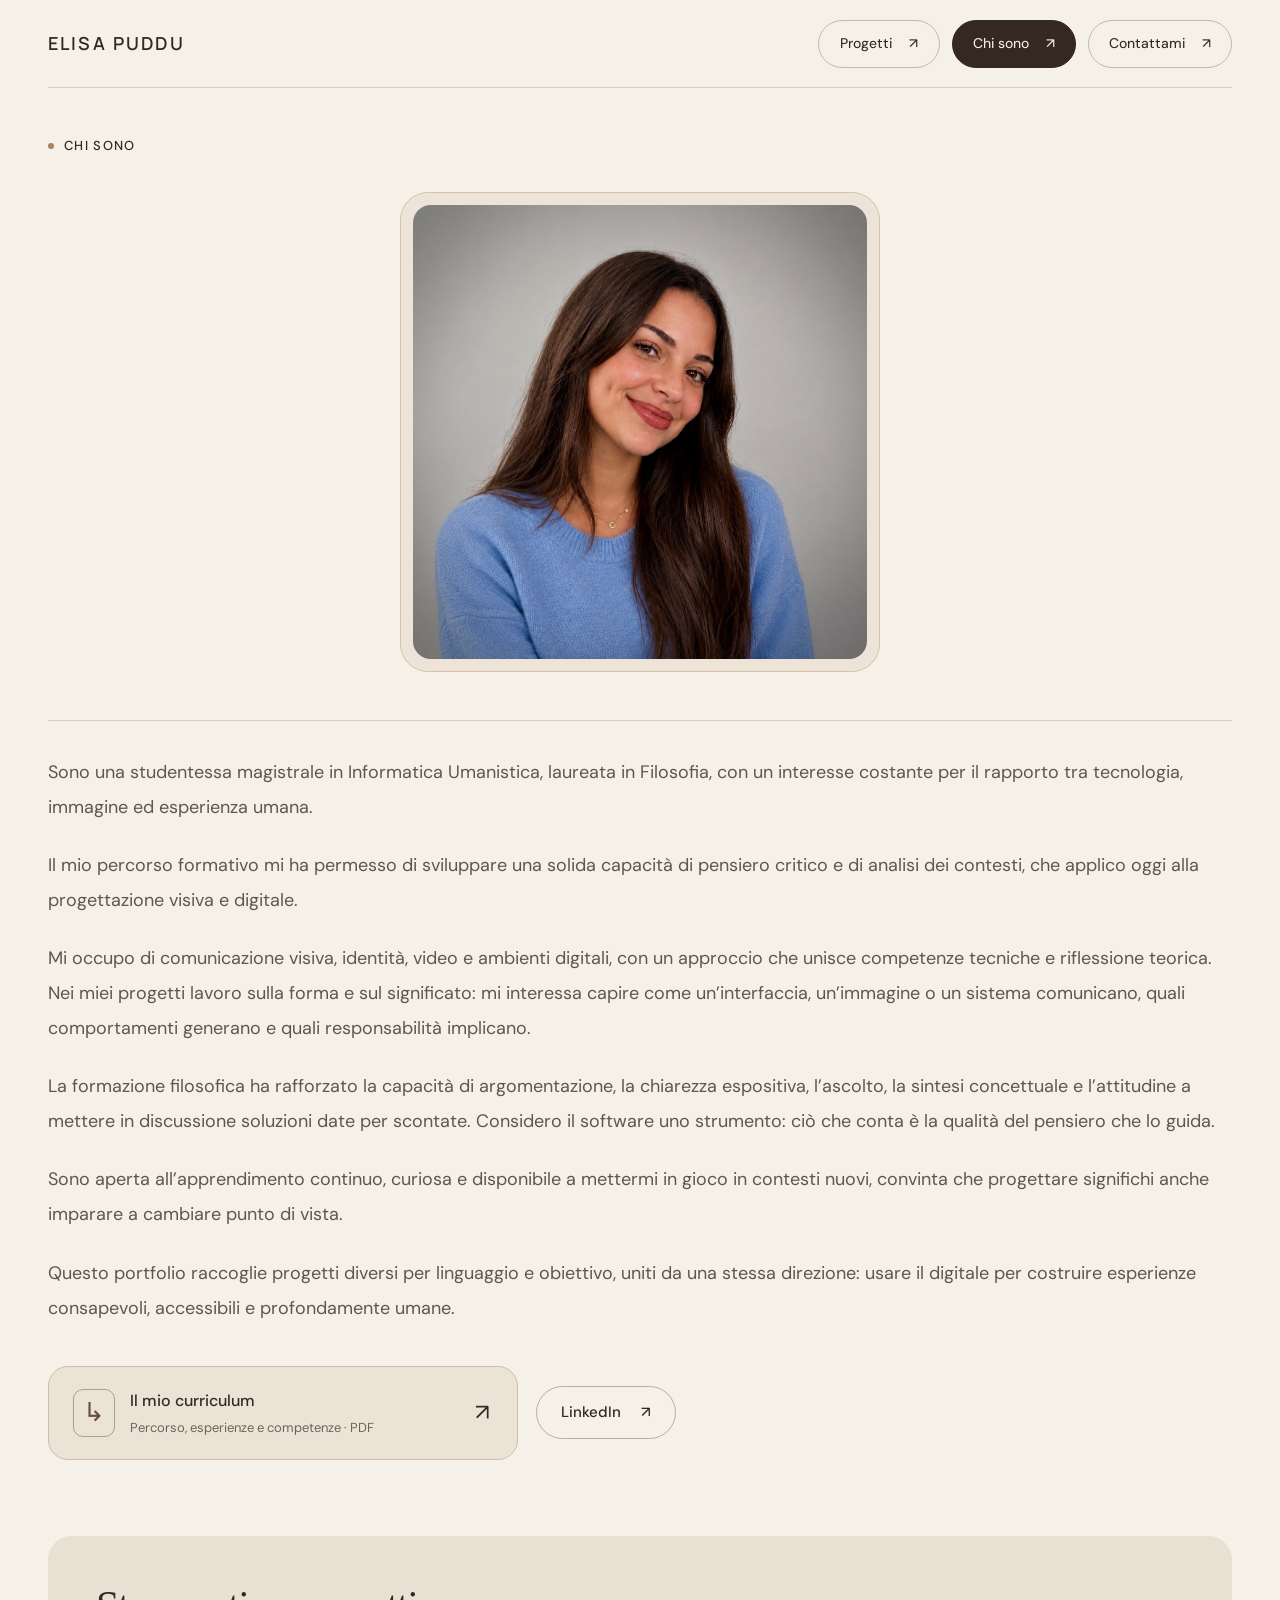
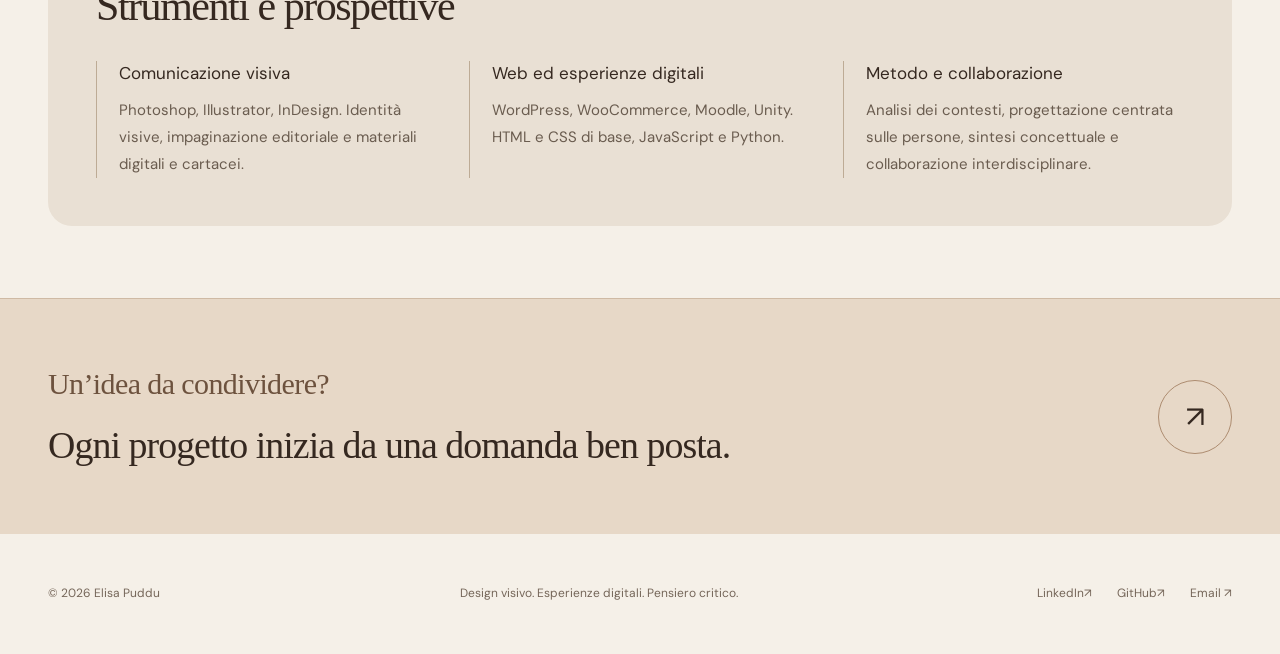
==== commit e6ff1e77: "Round portfolio panels and group project titles inside separated cards" ====
--- a/chi-sono.html
+++ b/chi-sono.html
@@ -1,2 +1,2 @@
 <!doctype html>
-<html lang="it"><head><meta charset="utf-8"><meta name="viewport" content="width=device-width, initial-scale=1"><title>Chi sono — Elisa Puddu</title><meta name="description" content="Il percorso di Elisa Puddu, dalla Filosofia all’Informatica Umanistica e alla progettazione visiva e digitale."><meta name="theme-color" content="#f7f5ef"><meta property="og:title" content="Chi sono — Elisa Puddu"><meta property="og:description" content="Il percorso di Elisa Puddu, dalla Filosofia all’Informatica Umanistica e alla progettazione visiva e digitale."><meta property="og:type" content="website"><link rel="icon" href="assets/favicon.svg" type="image/svg+xml"><link rel="stylesheet" href="styles.css"><link rel="stylesheet" href="warm.css?v=8"><link rel="stylesheet" href="cacao.css?v=1"><script defer src="data.js?v=7"></script><script defer src="app.js?v=7"></script><script defer src="letter.js?v=7"></script></head><body data-page="about"><a class="skip-link" href="#app" style="position:absolute;left:-10000px" onfocus="this.style.left='20px'" onblur="this.style.left='-10000px'">Vai al contenuto</a><div id="app"></div><noscript><main style="padding:40px;font-family:Arial"><h1>Elisa Puddu — Portfolio</h1><p>Identità visive, comunicazione ed esperienze digitali. Per esplorare le gallerie, attiva JavaScript.</p><p><a href="mailto:elisapuddu01@gmail.com">elisapuddu01@gmail.com</a></p></main></noscript></body></html>
+<html lang="it"><head><meta charset="utf-8"><meta name="viewport" content="width=device-width, initial-scale=1"><title>Chi sono — Elisa Puddu</title><meta name="description" content="Il percorso di Elisa Puddu, dalla Filosofia all’Informatica Umanistica e alla progettazione visiva e digitale."><meta name="theme-color" content="#f7f5ef"><meta property="og:title" content="Chi sono — Elisa Puddu"><meta property="og:description" content="Il percorso di Elisa Puddu, dalla Filosofia all’Informatica Umanistica e alla progettazione visiva e digitale."><meta property="og:type" content="website"><link rel="icon" href="assets/favicon.svg" type="image/svg+xml"><link rel="stylesheet" href="styles.css"><link rel="stylesheet" href="warm.css?v=8"><link rel="stylesheet" href="cacao.css?v=2"><script defer src="data.js?v=7"></script><script defer src="app.js?v=8"></script><script defer src="letter.js?v=7"></script></head><body data-page="about"><a class="skip-link" href="#app" style="position:absolute;left:-10000px" onfocus="this.style.left='20px'" onblur="this.style.left='-10000px'">Vai al contenuto</a><div id="app"></div><noscript><main style="padding:40px;font-family:Arial"><h1>Elisa Puddu — Portfolio</h1><p>Identità visive, comunicazione ed esperienze digitali. Per esplorare le gallerie, attiva JavaScript.</p><p><a href="mailto:elisapuddu01@gmail.com">elisapuddu01@gmail.com</a></p></main></noscript></body></html>
--- a/cacao.css
+++ b/cacao.css
@@ -1,5 +1,5 @@
 /* Carta & Cacao — editorial portfolio */
-:root{--paper:#f5f0e8;--ink:#352820;--muted:#706258;--line:#d9cec1;--accent:#95684f;--soft:#e9e0d4;--sage:#dce0d3;--motion:cubic-bezier(.22,1,.36,1)}
+:root{--paper:#f5f0e8;--ink:#352820;--muted:#706258;--line:#d9cec1;--accent:#95684f;--soft:#e9e0d4;--sage:#e7d8c7;--motion:cubic-bezier(.22,1,.36,1)}
 body{font-size:18px;background:var(--paper);color:var(--ink)}
 .shell{width:min(1320px,calc(100% - 96px))}
 header.shell{background:var(--paper);z-index:100}
@@ -27,7 +27,7 @@
 .work-section .project-card:first-child .card-image{height:500px;background:#e7ded1}
 .work-section .project-card:first-child .card-image.contain img{padding:54px}
 .card-image{height:390px;border-radius:3px;background:#e7ded1}
-.card-image.paper{background:#e7ded1}.card-image.green{background:#dfe3d7}.card-image.dark{background:#352820}
+.card-image.paper{background:#e7ded1}.card-image.green{background:#e6d7c6}.card-image.dark{background:#352820}
 .card-image.contain img{padding:42px}
 .card-meta{margin-top:22px}
 .card-title{font-family:var(--serif);font-size:30px;font-weight:400;letter-spacing:-.035em}
@@ -57,10 +57,10 @@
 .skills h2{font-size:42px;margin-bottom:32px;letter-spacing:-.035em}
 .skills-grid>div{border-color:#bdab95;padding-left:22px}
 .skills h3{font-size:17px;color:#352820}.skills p{color:#6a5c4f;font-size:15px}
-.contact-band{padding:64px 0;background:#dedfce;border-top:1px solid #ced0ba}
-.contact-invitation{font-family:var(--serif);font-size:30px;color:#514e3e;letter-spacing:-.02em;margin-bottom:16px}
+.contact-band{padding:64px 0;background:#e7d8c7;border-top:1px solid #cfbaa4}
+.contact-invitation{font-family:var(--serif);font-size:30px;color:#6d523e;letter-spacing:-.02em;margin-bottom:16px}
 .contact-band h2{color:#352820;font-weight:400}
-.round-link{border-radius:4px;background:transparent;border-color:#9d9e84;color:#352820}
+.round-link{border-radius:4px;background:transparent;border-color:#ad8c70;color:#352820}
 .round-link:hover{background:#352820;color:#f5f0e8;border-color:#352820}
 .footer-inner{padding:10px 0;color:#756659;font-size:12px}
 .project-header{padding:48px 0}.project-header h1{font-size:clamp(48px,6.8vw,94px);letter-spacing:-.05em;line-height:1.06}
@@ -94,7 +94,7 @@
 .preview-letter span{font-size:23px;color:#77674e}.preview-letter i{background:#ded4bd}
 .envelope-back{inset:32px 0 0;border-radius:3px;background:#bba181}
 .envelope-front{inset:32px 0 0;background:linear-gradient(135deg,#e2cdb0,#c4a985);border-radius:0 0 3px 3px}
-.envelope-seal{top:110px;background:#707b64;color:#fff9ed}
+.envelope-seal{top:110px;background:#856248;color:#fff9ed}
 .letter-station h2{font-size:clamp(30px,3vw,40px);letter-spacing:-.035em;color:#f5f0e8;margin:18px 0 10px}
 .letter-station>p{font-size:16px;color:#c9b9a8;line-height:1.75;margin:0 0 22px}
 .letter-station .compose-open{min-width:240px;background:#f5f0e8;color:#352820;border-color:#f5f0e8;border-radius:4px}
@@ -115,3 +115,34 @@
 @media(min-width:1001px){.work-section .project-card:first-child .card-meta{margin-top:26px}.work-section .project-card:first-child .card-title{font-size:37px}}
 @media(max-width:1000px){.shell{width:calc(100% - 64px)}.hero{padding:84px 0 72px}.card-image{height:330px}.work-section .project-card:first-child .card-image{height:410px}.about-strip{padding:42px;gap:35px}.about-strip h2{font-size:44px}.skills{padding:34px}.project-copy{gap:36px}.nav .nav-contact{min-width:110px;padding:11px 16px}.topbar{gap:20px}}
 @media(max-width:650px){.shell{width:calc(100% - 40px)}.topbar{height:78px}.wordmark{font-size:16px;letter-spacing:.09em}.nav{top:78px;border-color:var(--line);padding:20px;box-shadow:0 18px 24px #3528200c}.nav .nav-contact{min-height:50px;width:100%;justify-content:space-between}.hero{padding:65px 0 56px;gap:24px}.hero h1{font-size:clamp(44px,10.8vw,68px);letter-spacing:-.045em}.hero-desc{font-size:19px;line-height:1.75}.section-top h2{font-size:30px}.filter{font-size:12px;min-height:44px}.work-section .grid{gap:36px}.work-section .project-card:first-child .card-image,.card-image{height:320px}.work-section .project-card:first-child .card-image.contain img,.card-image.contain img{padding:30px}.card-title{font-size:28px}.card-desc{font-size:15px}.about-strip{padding:30px 24px;margin-bottom:50px;gap:28px;grid-template-columns:1fr}.about-strip h2{font-size:42px}.about-strip p{font-size:18px}.about-header{padding:32px 0 26px}.about-layout{gap:30px;padding-bottom:44px}.about-layout .portrait{width:min(100%,380px);padding:8px}.about-text{padding-top:26px}.about-text>p{font:400 17px/1.9 var(--sans)}.about-text .project-actions{margin-top:30px}.cv-card{padding:18px;min-height:88px}.skills{padding:30px 24px;margin-bottom:44px}.skills h2{font-size:34px}.skills-grid{gap:28px}.contact-band{padding:40px 0}.contact-invitation{font-size:27px}.contact-band h2{font-size:29px;white-space:normal}.round-link{width:48px;height:48px}.project-header h1{font-size:48px}.project-subtitle{font-size:18px}.project-copy{padding:36px 0;gap:22px}.project-copy h2,.gallery-heading h2,.related h2{font-size:31px}.project-copy .body-copy p{font-size:17px}.related-links a{font-size:23px}.contact-page .editorial-title{padding-top:36px}.contact-page h1{font-size:34px;white-space:normal;line-height:1.18}.contact-page .eyebrow{margin-bottom:20px}.contact-layout{padding:16px 0 30px}.letter-station{padding:18px 0 8px}.envelope-illustration{transform:scale(.9);margin-bottom:10px}.letter-station h2{font-size:33px}.letter-station>p{font-size:16px}.contact-copy{margin-top:30px;text-align:left}.contact-layout .contact-copy>p{font-size:16px}.letter-sheet{border-radius:7px}.footer-inner{font-size:12px}}
+
+/* Soft edges, separated project cards and a translucent contact panel. */
+:root{--panel-radius:24px}
+.nav .nav-contact,.pill,.filter,.letter-station .compose-open{border-radius:999px}
+.card-go,.round-link{border-radius:50%}
+.about-strip,.skills,.project-cover,.gallery button,.note{border-radius:var(--panel-radius)}
+.about-layout .portrait{border-radius:28px}.portrait img{border-radius:18px}
+.cv-card{border-radius:20px}.cv-icon{border-radius:10px}
+.letter-sheet{border-radius:24px}.letter-close{border-radius:50%}
+.letter-form input,.letter-form textarea{border-radius:14px}
+.envelope-back,.envelope-front{border-radius:0 0 12px 12px}
+.preview-letter{border-radius:9px 9px 0 0}
+.envelope-seal,.send-envelope>span{background:#856248;color:#fff8ed}
+.contact-band{background:#e7d8c7;border-color:#cfbaa4}
+.contact-copy{max-width:800px;width:100%;padding:30px 36px;margin-top:32px;text-align:left;border:1px solid #f5e7d629;border-radius:var(--panel-radius);background:#fff6e80a;backdrop-filter:blur(12px);-webkit-backdrop-filter:blur(12px);box-shadow:0 12px 40px #160d080a}
+.contact-layout .contact-copy>p{color:#e0d2c3;margin-bottom:16px}
+.contact-layout .contact-copy>p:last-child{margin-bottom:0}
+.project-card{background:#fffbf5;border:1px solid #d9cbbb;border-radius:var(--panel-radius);box-shadow:0 8px 28px #35282006;transition:box-shadow .3s,border-color .3s;overflow:hidden}
+.project-card>a{display:flex;flex-direction:column;height:100%;border-radius:inherit}
+.project-card:hover{border-color:#b79b7f;box-shadow:0 16px 40px #35282010}
+.project-card:focus-within{outline:3px solid #9a7955;outline-offset:5px}
+.project-card>a:focus-visible{outline:none}
+.project-card .card-image{border-radius:0;background:#e7ded1;flex-shrink:0}
+.card-body{padding:26px 30px 30px;border-top:1px solid #ded1c2;flex:1}
+.project-card .card-meta,.work-section .project-card:first-child .card-meta{margin:0 0 14px}
+.project-card .card-title{font-size:30px;line-height:1.25}
+.project-card .card-desc{margin-top:12px;line-height:1.75}
+.work-section .grid{gap:44px 36px}
+.gallery-section .grid{gap:36px}
+.related-links a{padding:22px;border:1px solid #d5c4af;border-radius:18px;background:#eee4d7;gap:20px}
+@media(max-width:650px){:root{--panel-radius:20px}.contact-copy{padding:24px 22px;margin-top:28px}.work-section .grid,.gallery-section .grid{gap:30px}.card-body{padding:22px 24px 26px}.project-card .card-title,.work-section .project-card:first-child .card-title{font-size:28px}.letter-sheet{border-radius:20px}.about-layout .portrait{border-radius:24px}.related-links a{padding:20px}}
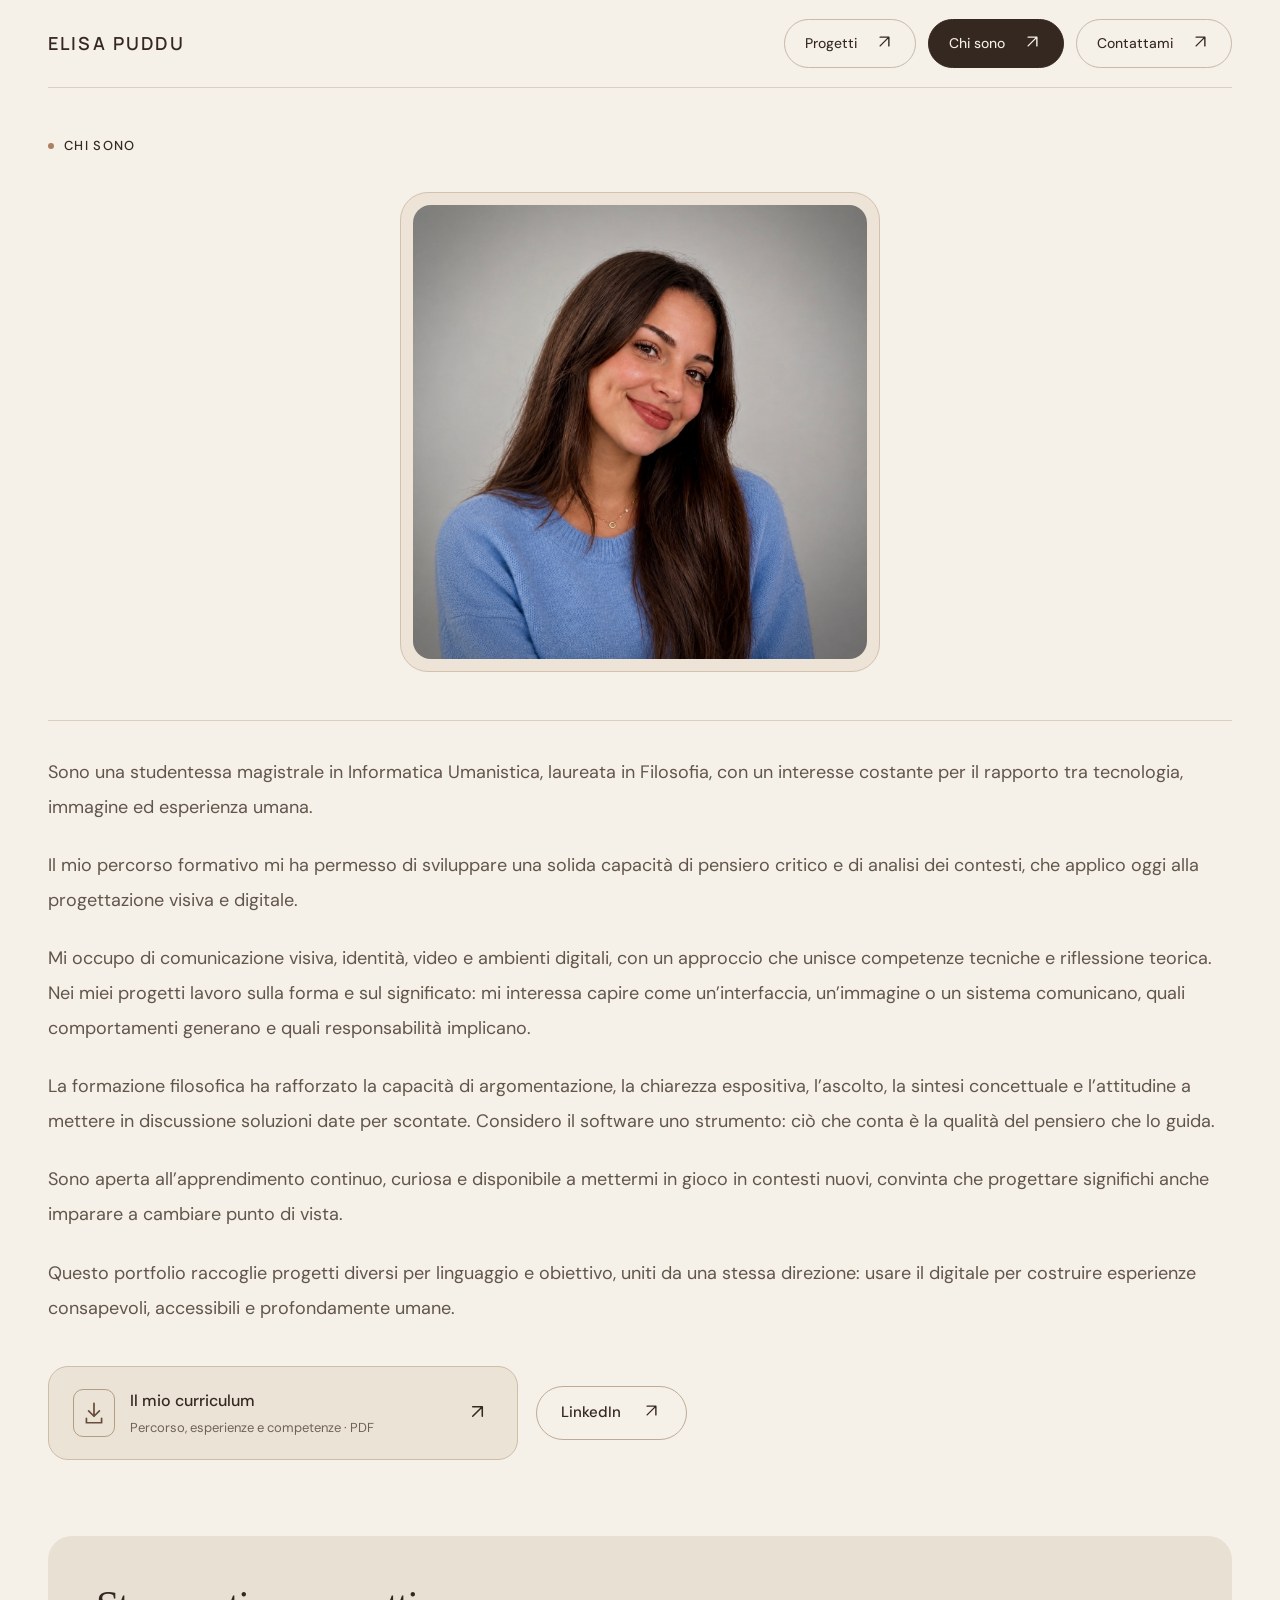
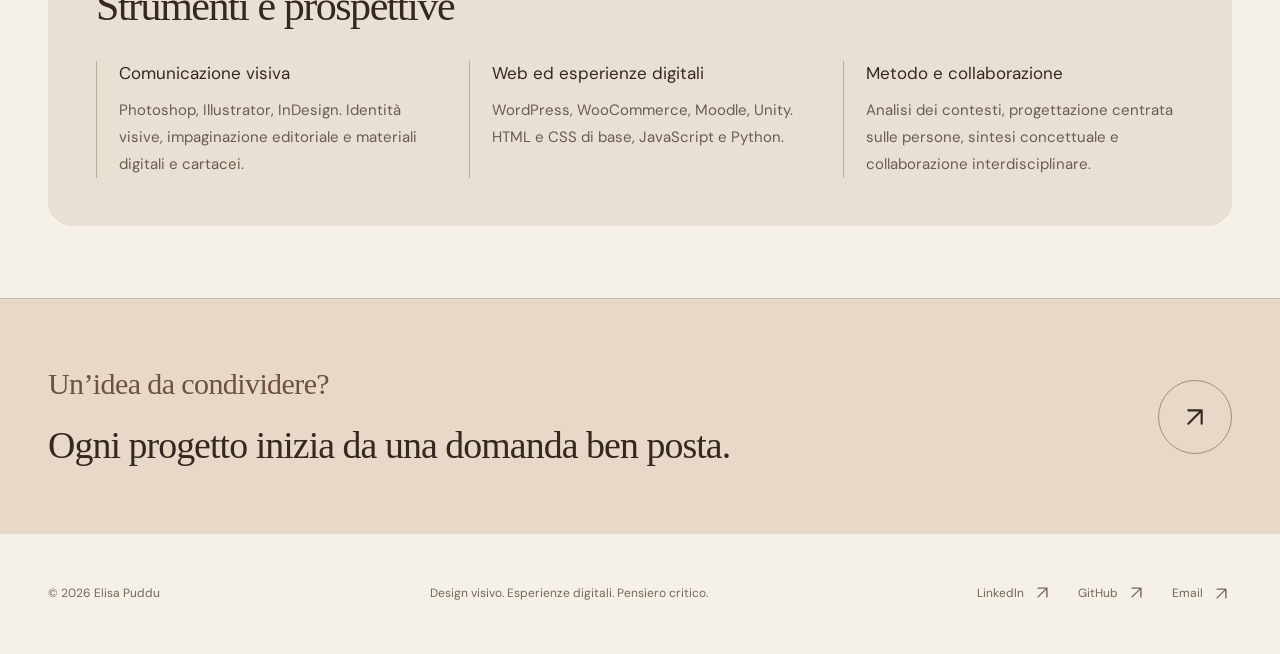
==== commit d4a5e79b: "Open with biography, consolidate Vargiu projects and replace emoji arrows with SVG" ====
--- a/chi-sono.html
+++ b/chi-sono.html
@@ -1,2 +1,2 @@
 <!doctype html>
-<html lang="it"><head><meta charset="utf-8"><meta name="viewport" content="width=device-width, initial-scale=1"><title>Chi sono — Elisa Puddu</title><meta name="description" content="Il percorso di Elisa Puddu, dalla Filosofia all’Informatica Umanistica e alla progettazione visiva e digitale."><meta name="theme-color" content="#f7f5ef"><meta property="og:title" content="Chi sono — Elisa Puddu"><meta property="og:description" content="Il percorso di Elisa Puddu, dalla Filosofia all’Informatica Umanistica e alla progettazione visiva e digitale."><meta property="og:type" content="website"><link rel="icon" href="assets/favicon.svg" type="image/svg+xml"><link rel="stylesheet" href="styles.css"><link rel="stylesheet" href="warm.css?v=8"><link rel="stylesheet" href="cacao.css?v=2"><script defer src="data.js?v=7"></script><script defer src="app.js?v=8"></script><script defer src="letter.js?v=7"></script></head><body data-page="about"><a class="skip-link" href="#app" style="position:absolute;left:-10000px" onfocus="this.style.left='20px'" onblur="this.style.left='-10000px'">Vai al contenuto</a><div id="app"></div><noscript><main style="padding:40px;font-family:Arial"><h1>Elisa Puddu — Portfolio</h1><p>Identità visive, comunicazione ed esperienze digitali. Per esplorare le gallerie, attiva JavaScript.</p><p><a href="mailto:elisapuddu01@gmail.com">elisapuddu01@gmail.com</a></p></main></noscript></body></html>
+<html lang="it"><head><meta charset="utf-8"><meta name="viewport" content="width=device-width, initial-scale=1"><title>Chi sono — Elisa Puddu</title><meta name="description" content="Il percorso di Elisa Puddu, dalla Filosofia all’Informatica Umanistica e alla progettazione visiva e digitale."><meta name="theme-color" content="#f7f5ef"><meta property="og:title" content="Chi sono — Elisa Puddu"><meta property="og:description" content="Il percorso di Elisa Puddu, dalla Filosofia all’Informatica Umanistica e alla progettazione visiva e digitale."><meta property="og:type" content="website"><link rel="icon" href="assets/favicon.svg" type="image/svg+xml"><link rel="stylesheet" href="styles.css"><link rel="stylesheet" href="warm.css?v=8"><link rel="stylesheet" href="cacao.css?v=4"><script defer src="data.js?v=7"></script><script defer src="app.js?v=9"></script><script defer src="letter.js?v=9"></script></head><body data-page="about"><a class="skip-link" href="#app" style="position:absolute;left:-10000px" onfocus="this.style.left='20px'" onblur="this.style.left='-10000px'">Vai al contenuto</a><div id="app"></div><noscript><main style="padding:40px;font-family:Arial"><h1>Elisa Puddu — Portfolio</h1><p>Identità visive, comunicazione ed esperienze digitali. Per esplorare le gallerie, attiva JavaScript.</p><p><a href="mailto:elisapuddu01@gmail.com">elisapuddu01@gmail.com</a></p></main></noscript></body></html>
--- a/cacao.css
+++ b/cacao.css
@@ -129,7 +129,7 @@
 .preview-letter{border-radius:9px 9px 0 0}
 .envelope-seal,.send-envelope>span{background:#856248;color:#fff8ed}
 .contact-band{background:#e7d8c7;border-color:#cfbaa4}
-.contact-copy{max-width:800px;width:100%;padding:30px 36px;margin-top:32px;text-align:left;border:1px solid #f5e7d629;border-radius:var(--panel-radius);background:#fff6e80a;backdrop-filter:blur(12px);-webkit-backdrop-filter:blur(12px);box-shadow:0 12px 40px #160d080a}
+.contact-copy{max-width:800px;width:100%;padding:30px 36px;margin-top:32px;text-align:left;border:1px solid #f5e7d642;border-radius:var(--panel-radius);background:#fff6e812;backdrop-filter:blur(12px);-webkit-backdrop-filter:blur(12px);box-shadow:0 12px 40px #160d080a}
 .contact-layout .contact-copy>p{color:#e0d2c3;margin-bottom:16px}
 .contact-layout .contact-copy>p:last-child{margin-bottom:0}
 .project-card{background:#fffbf5;border:1px solid #d9cbbb;border-radius:var(--panel-radius);box-shadow:0 8px 28px #35282006;transition:box-shadow .3s,border-color .3s;overflow:hidden}
@@ -146,3 +146,14 @@
 .gallery-section .grid{gap:36px}
 .related-links a{padding:22px;border:1px solid #d5c4af;border-radius:18px;background:#eee4d7;gap:20px}
 @media(max-width:650px){:root{--panel-radius:20px}.contact-copy{padding:24px 22px;margin-top:28px}.work-section .grid,.gallery-section .grid{gap:30px}.card-body{padding:22px 24px 26px}.project-card .card-title,.work-section .project-card:first-child .card-title{font-size:28px}.letter-sheet{border-radius:20px}.about-layout .portrait{border-radius:24px}.related-links a{padding:20px}}
+
+/* Shared SVG arrows and introduction-first home. */
+.icon{display:inline-block;width:1em;height:1em;vertical-align:-.15em;flex-shrink:0}
+.nav-contact .icon,.pill .icon,.footer-links .icon{font-size:21px}
+.card-go .icon{font-size:25px}.round-link .icon{font-size:32px}
+.back .icon{font-size:20px}.zoom-hint .icon{font-size:20px}
+.light-controls .icon{font-size:25px}.light-controls button{display:grid;place-items:center}
+.footer-links a,.related-links a{display:inline-flex;align-items:center;gap:8px}
+.home-about .skills{margin-bottom:50px}.home-about{padding-top:0}
+.home-about .portrait img{width:100%;height:auto;object-fit:contain}
+@media(max-width:650px){.home-about .skills{margin-bottom:24px}.round-link .icon{font-size:26px}}
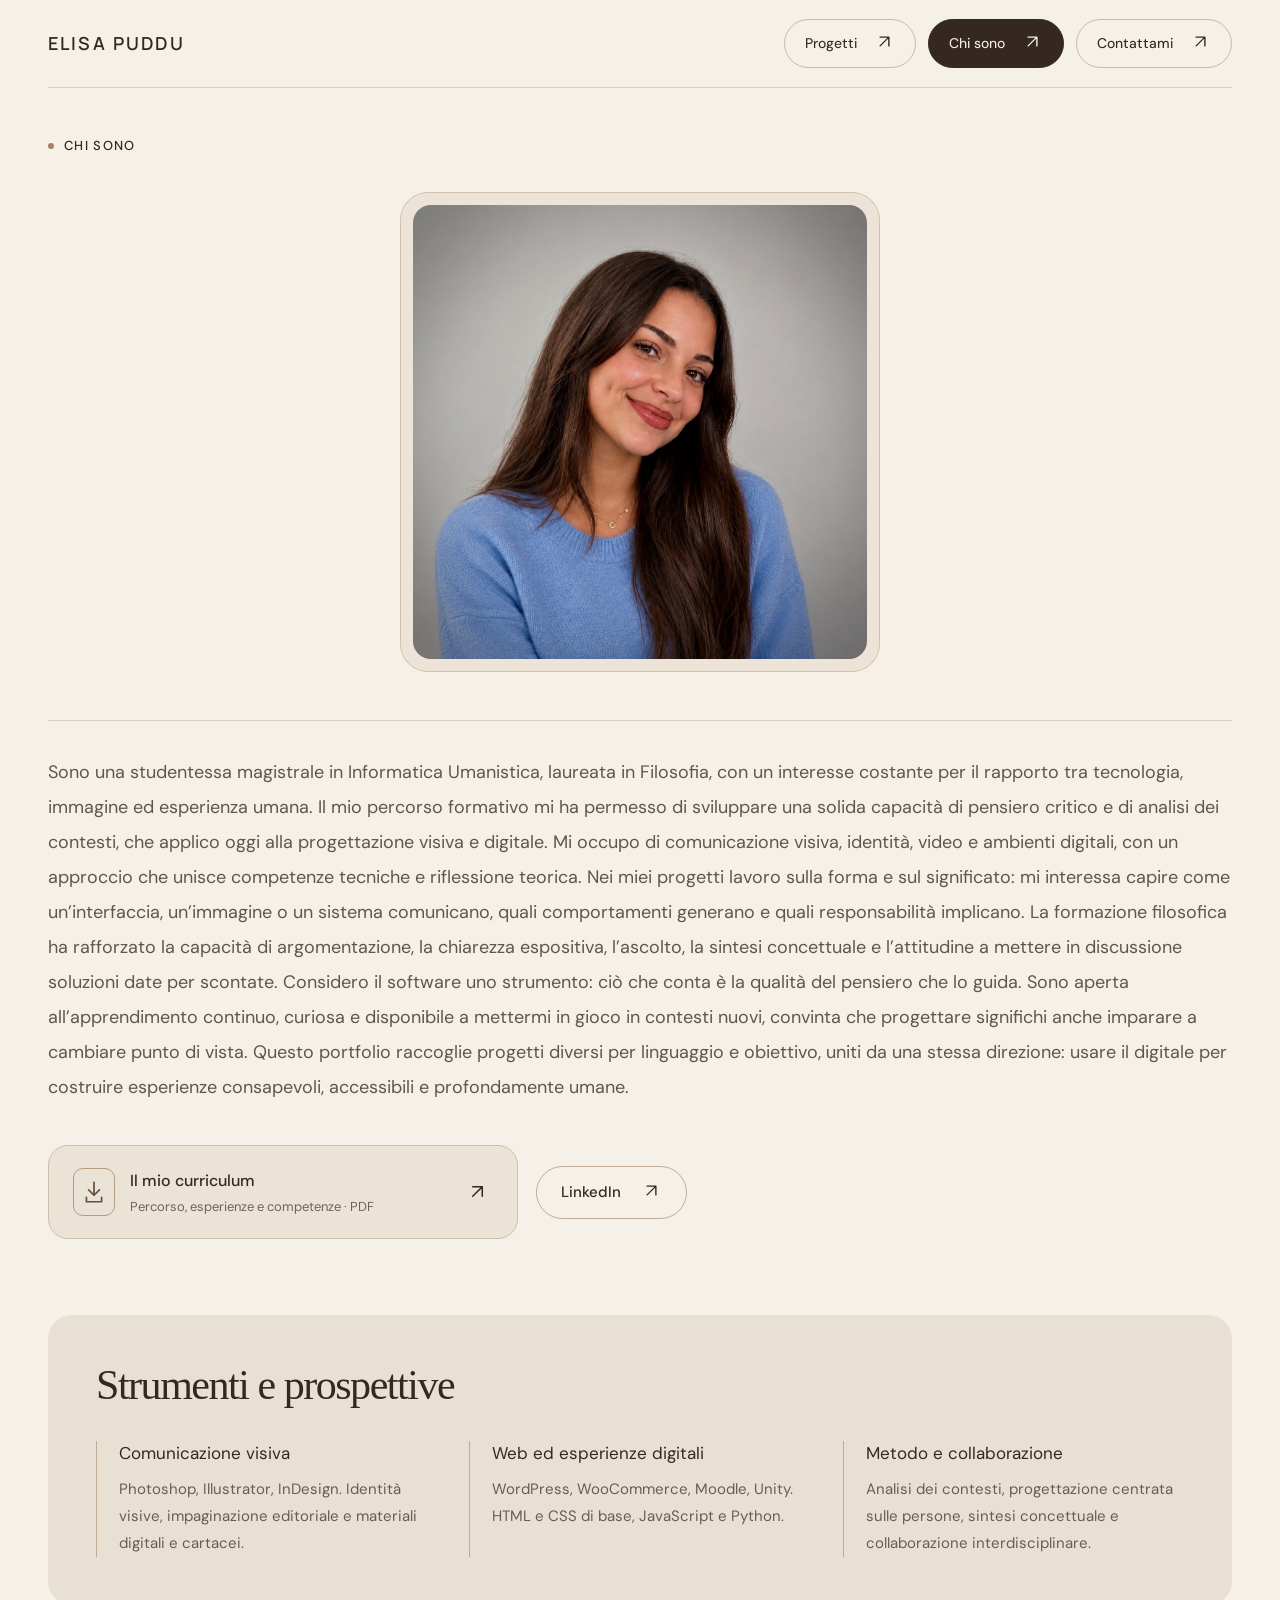
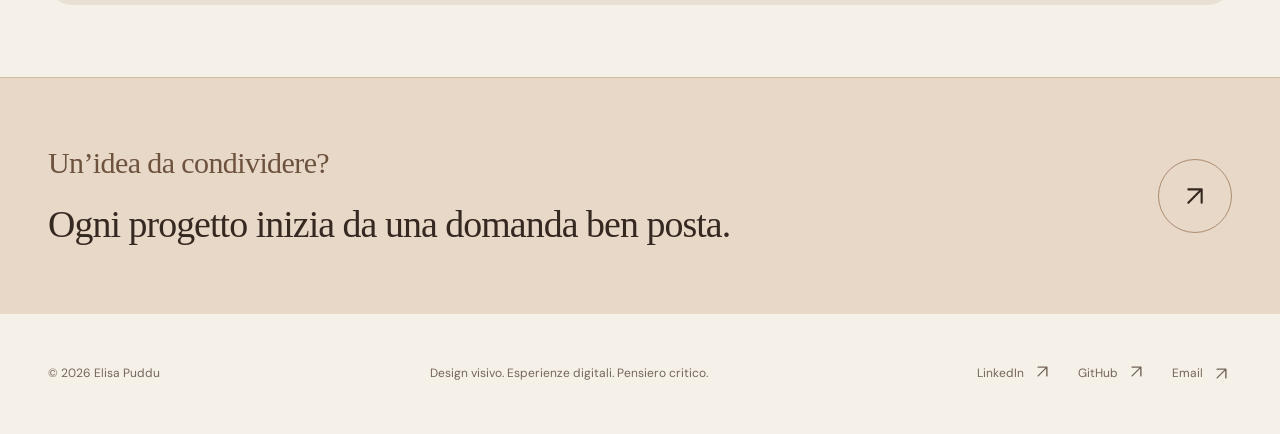
==== commit 03f68064: "Present biography as one continuous paragraph" ====
--- a/chi-sono.html
+++ b/chi-sono.html
@@ -1,2 +1,2 @@
 <!doctype html>
-<html lang="it"><head><meta charset="utf-8"><meta name="viewport" content="width=device-width, initial-scale=1"><title>Chi sono — Elisa Puddu</title><meta name="description" content="Il percorso di Elisa Puddu, dalla Filosofia all’Informatica Umanistica e alla progettazione visiva e digitale."><meta name="theme-color" content="#f7f5ef"><meta property="og:title" content="Chi sono — Elisa Puddu"><meta property="og:description" content="Il percorso di Elisa Puddu, dalla Filosofia all’Informatica Umanistica e alla progettazione visiva e digitale."><meta property="og:type" content="website"><link rel="icon" href="assets/favicon.svg" type="image/svg+xml"><link rel="stylesheet" href="styles.css"><link rel="stylesheet" href="warm.css?v=8"><link rel="stylesheet" href="cacao.css?v=4"><script defer src="data.js?v=7"></script><script defer src="app.js?v=9"></script><script defer src="letter.js?v=9"></script></head><body data-page="about"><a class="skip-link" href="#app" style="position:absolute;left:-10000px" onfocus="this.style.left='20px'" onblur="this.style.left='-10000px'">Vai al contenuto</a><div id="app"></div><noscript><main style="padding:40px;font-family:Arial"><h1>Elisa Puddu — Portfolio</h1><p>Identità visive, comunicazione ed esperienze digitali. Per esplorare le gallerie, attiva JavaScript.</p><p><a href="mailto:elisapuddu01@gmail.com">elisapuddu01@gmail.com</a></p></main></noscript></body></html>
+<html lang="it"><head><meta charset="utf-8"><meta name="viewport" content="width=device-width, initial-scale=1"><title>Chi sono — Elisa Puddu</title><meta name="description" content="Il percorso di Elisa Puddu, dalla Filosofia all’Informatica Umanistica e alla progettazione visiva e digitale."><meta name="theme-color" content="#f7f5ef"><meta property="og:title" content="Chi sono — Elisa Puddu"><meta property="og:description" content="Il percorso di Elisa Puddu, dalla Filosofia all’Informatica Umanistica e alla progettazione visiva e digitale."><meta property="og:type" content="website"><link rel="icon" href="assets/favicon.svg" type="image/svg+xml"><link rel="stylesheet" href="styles.css"><link rel="stylesheet" href="warm.css?v=8"><link rel="stylesheet" href="cacao.css?v=4"><script defer src="data.js?v=7"></script><script defer src="app.js?v=10"></script><script defer src="letter.js?v=9"></script></head><body data-page="about"><a class="skip-link" href="#app" style="position:absolute;left:-10000px" onfocus="this.style.left='20px'" onblur="this.style.left='-10000px'">Vai al contenuto</a><div id="app"></div><noscript><main style="padding:40px;font-family:Arial"><h1>Elisa Puddu — Portfolio</h1><p>Identità visive, comunicazione ed esperienze digitali. Per esplorare le gallerie, attiva JavaScript.</p><p><a href="mailto:elisapuddu01@gmail.com">elisapuddu01@gmail.com</a></p></main></noscript></body></html>
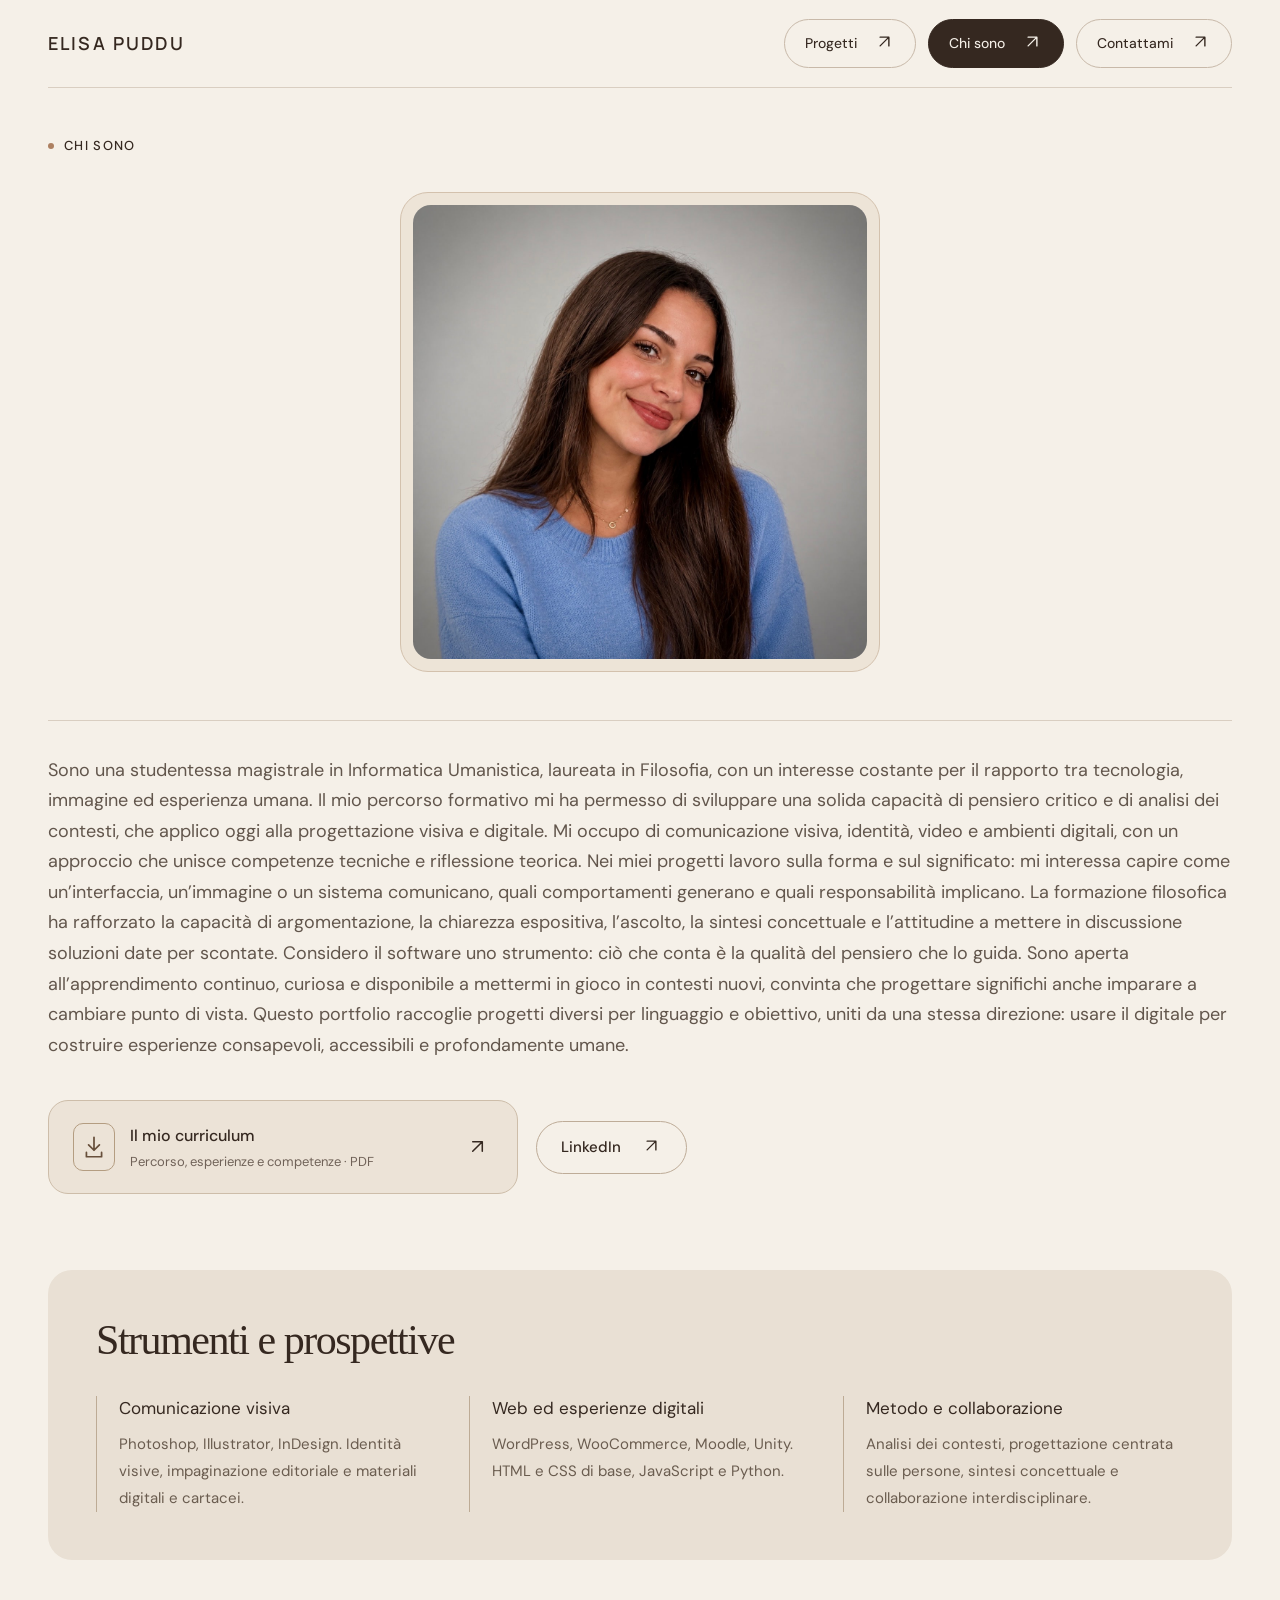
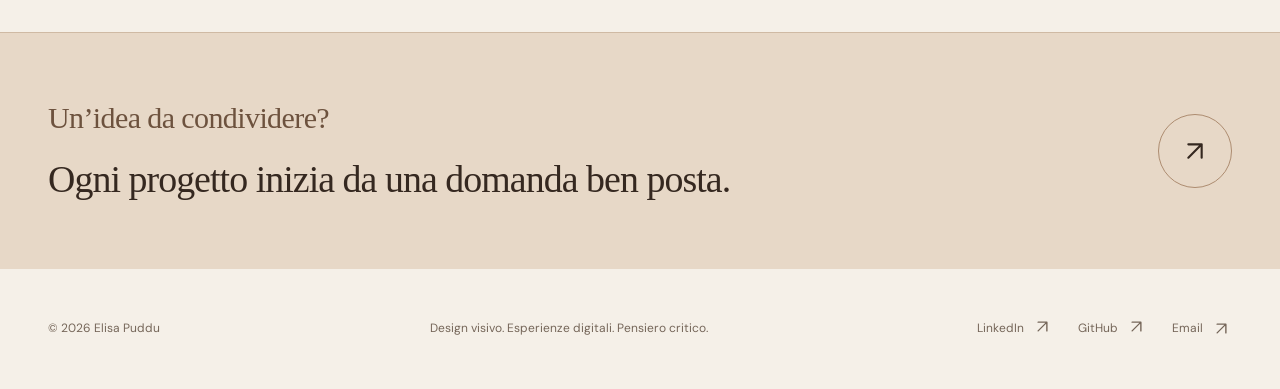
==== commit 4f1b2f56: "Use real Vargiu shop photography and refine biography and facts layout" ====
--- a/chi-sono.html
+++ b/chi-sono.html
@@ -1,2 +1,2 @@
 <!doctype html>
-<html lang="it"><head><meta charset="utf-8"><meta name="viewport" content="width=device-width, initial-scale=1"><title>Chi sono — Elisa Puddu</title><meta name="description" content="Il percorso di Elisa Puddu, dalla Filosofia all’Informatica Umanistica e alla progettazione visiva e digitale."><meta name="theme-color" content="#f7f5ef"><meta property="og:title" content="Chi sono — Elisa Puddu"><meta property="og:description" content="Il percorso di Elisa Puddu, dalla Filosofia all’Informatica Umanistica e alla progettazione visiva e digitale."><meta property="og:type" content="website"><link rel="icon" href="assets/favicon.svg" type="image/svg+xml"><link rel="stylesheet" href="styles.css"><link rel="stylesheet" href="warm.css?v=8"><link rel="stylesheet" href="cacao.css?v=4"><script defer src="data.js?v=7"></script><script defer src="app.js?v=10"></script><script defer src="letter.js?v=9"></script></head><body data-page="about"><a class="skip-link" href="#app" style="position:absolute;left:-10000px" onfocus="this.style.left='20px'" onblur="this.style.left='-10000px'">Vai al contenuto</a><div id="app"></div><noscript><main style="padding:40px;font-family:Arial"><h1>Elisa Puddu — Portfolio</h1><p>Identità visive, comunicazione ed esperienze digitali. Per esplorare le gallerie, attiva JavaScript.</p><p><a href="mailto:elisapuddu01@gmail.com">elisapuddu01@gmail.com</a></p></main></noscript></body></html>
+<html lang="it"><head><meta charset="utf-8"><meta name="viewport" content="width=device-width, initial-scale=1"><title>Chi sono — Elisa Puddu</title><meta name="description" content="Il percorso di Elisa Puddu, dalla Filosofia all’Informatica Umanistica e alla progettazione visiva e digitale."><meta name="theme-color" content="#f7f5ef"><meta property="og:title" content="Chi sono — Elisa Puddu"><meta property="og:description" content="Il percorso di Elisa Puddu, dalla Filosofia all’Informatica Umanistica e alla progettazione visiva e digitale."><meta property="og:type" content="website"><link rel="icon" href="assets/favicon.svg" type="image/svg+xml"><link rel="stylesheet" href="styles.css"><link rel="stylesheet" href="warm.css?v=8"><link rel="stylesheet" href="cacao.css?v=5"><script defer src="data.js?v=11"></script><script defer src="app.js?v=11"></script><script defer src="letter.js?v=9"></script></head><body data-page="about"><a class="skip-link" href="#app" style="position:absolute;left:-10000px" onfocus="this.style.left='20px'" onblur="this.style.left='-10000px'">Vai al contenuto</a><div id="app"></div><noscript><main style="padding:40px;font-family:Arial"><h1>Elisa Puddu — Portfolio</h1><p>Identità visive, comunicazione ed esperienze digitali. Per esplorare le gallerie, attiva JavaScript.</p><p><a href="mailto:elisapuddu01@gmail.com">elisapuddu01@gmail.com</a></p></main></noscript></body></html>
--- a/cacao.css
+++ b/cacao.css
@@ -157,3 +157,11 @@
 .home-about .skills{margin-bottom:50px}.home-about{padding-top:0}
 .home-about .portrait img{width:100%;height:auto;object-fit:contain}
 @media(max-width:650px){.home-about .skills{margin-bottom:24px}.round-link .icon{font-size:26px}}
+
+/* Continuous biography, real shop cover and aligned project facts. */
+.about-text>p{margin:0;white-space:normal;line-height:1.7}
+.project-facts{grid-template-columns:repeat(3,minmax(0,1fr));gap:48px;align-items:start}
+.project-facts .fact{min-width:0}.project-facts .fact:last-child{text-align:right}
+.card-image.bottega img{object-fit:cover;object-position:center;padding:0}
+body[data-page=vargiu] .project-cover img{aspect-ratio:3/2;object-fit:cover;object-position:center;width:100%;max-height:720px}
+@media(max-width:650px){.about-text>p{line-height:1.75}.project-facts{grid-template-columns:1fr;gap:24px}.project-facts .fact:last-child{text-align:left;grid-column:auto}.card-image.bottega img{object-position:center}body[data-page=vargiu] .project-cover img{aspect-ratio:3/2;height:auto}}
